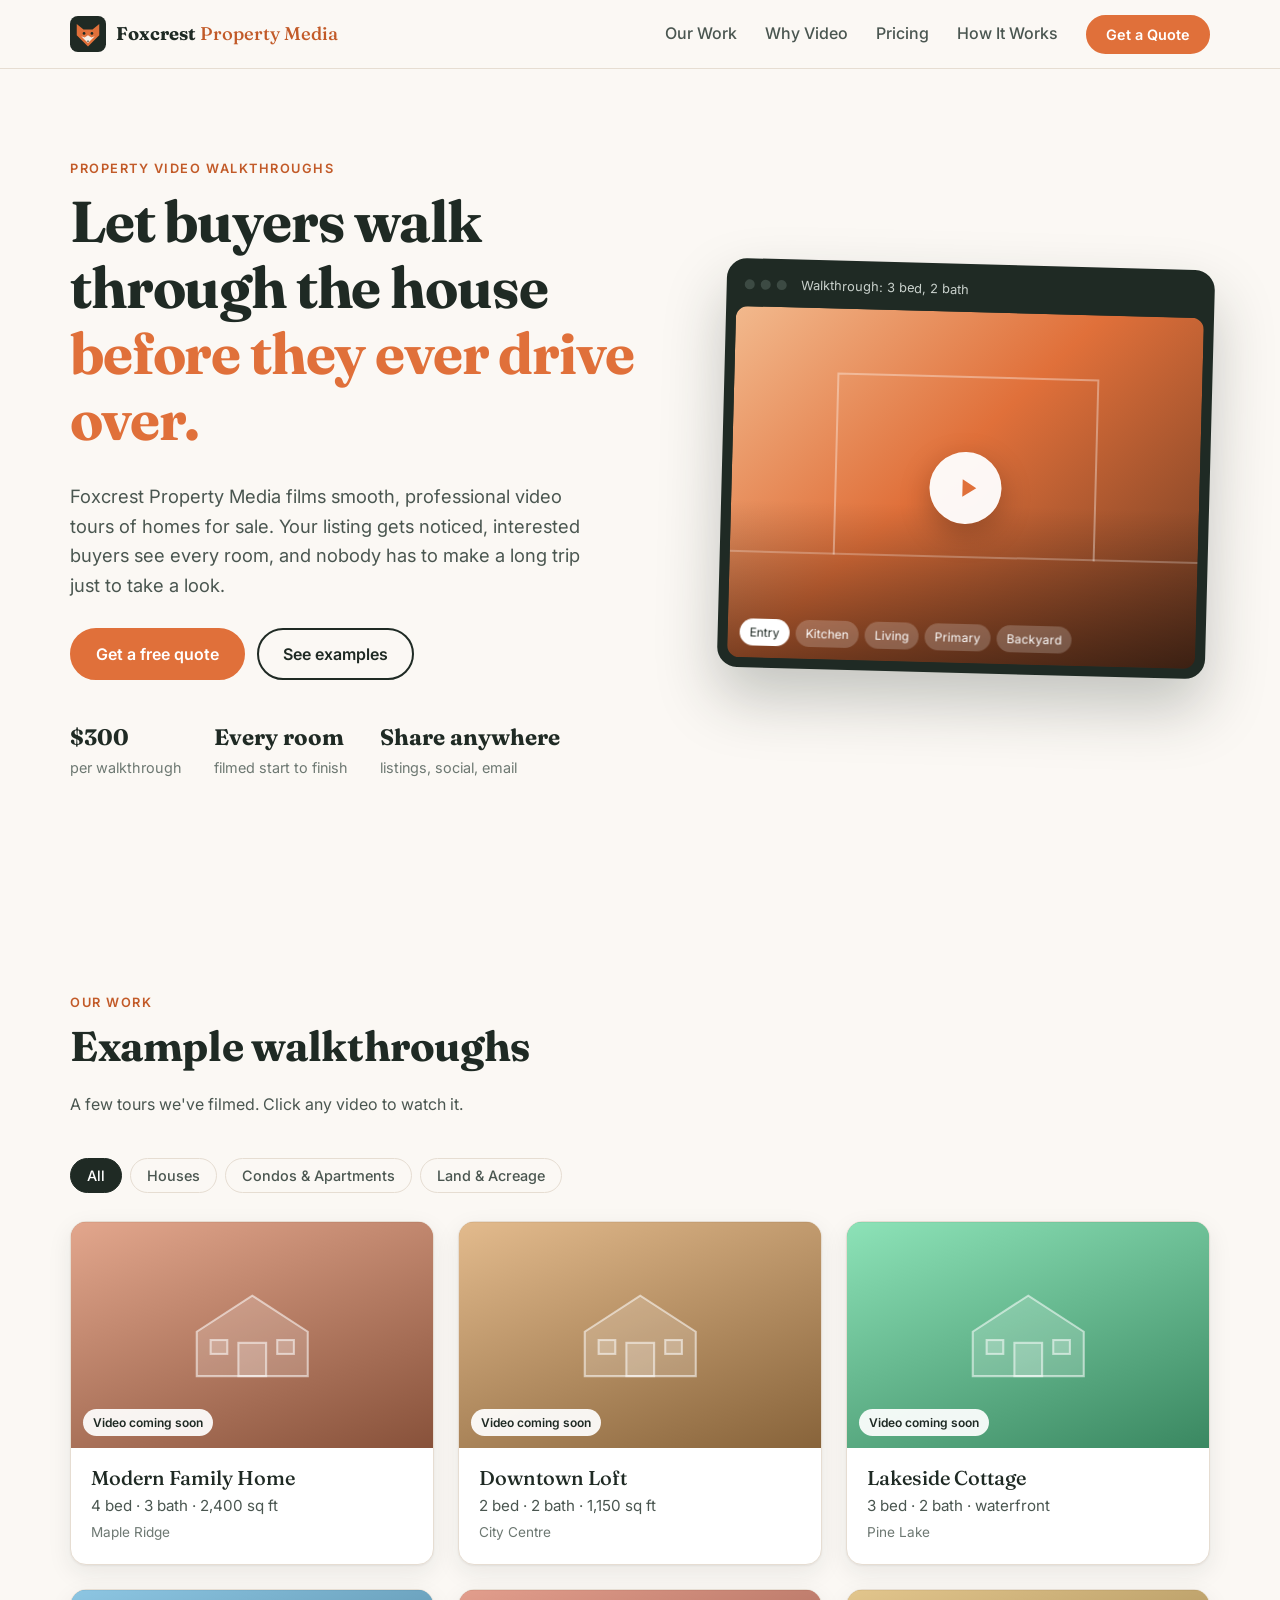
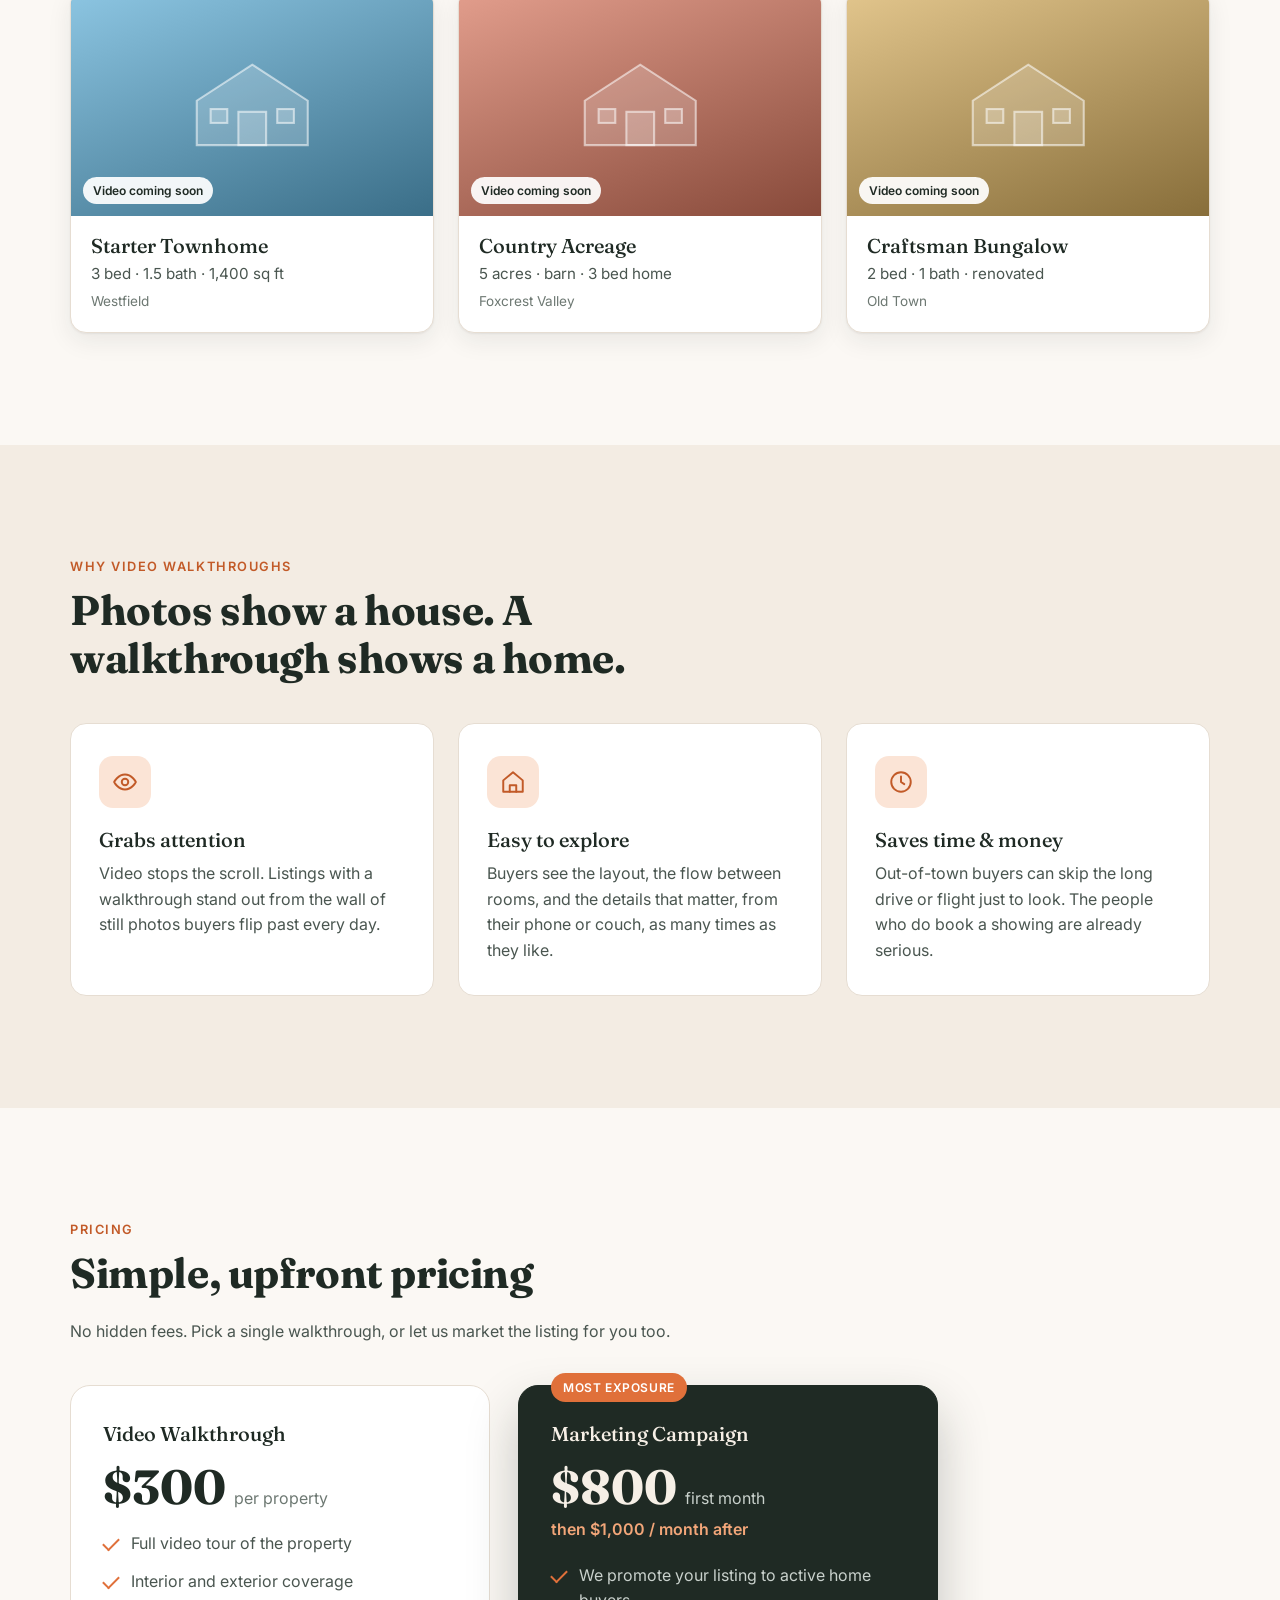
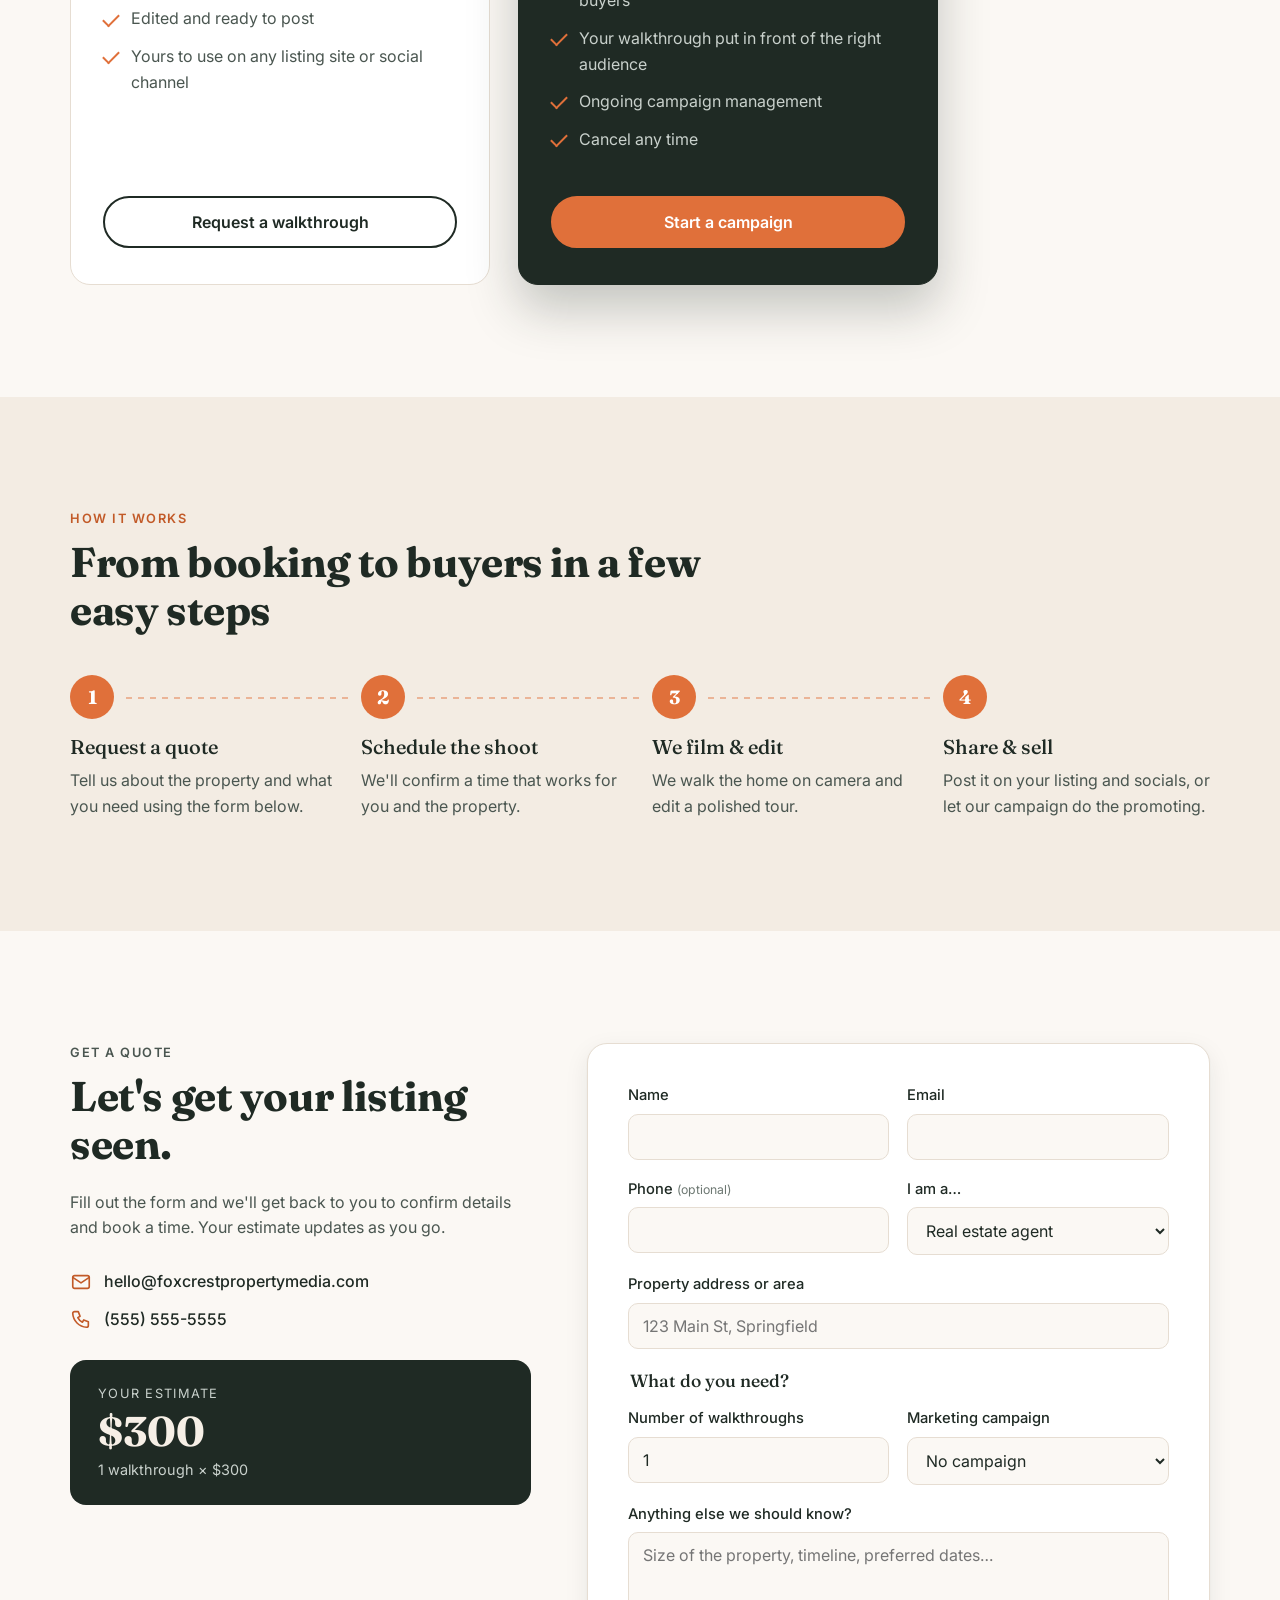
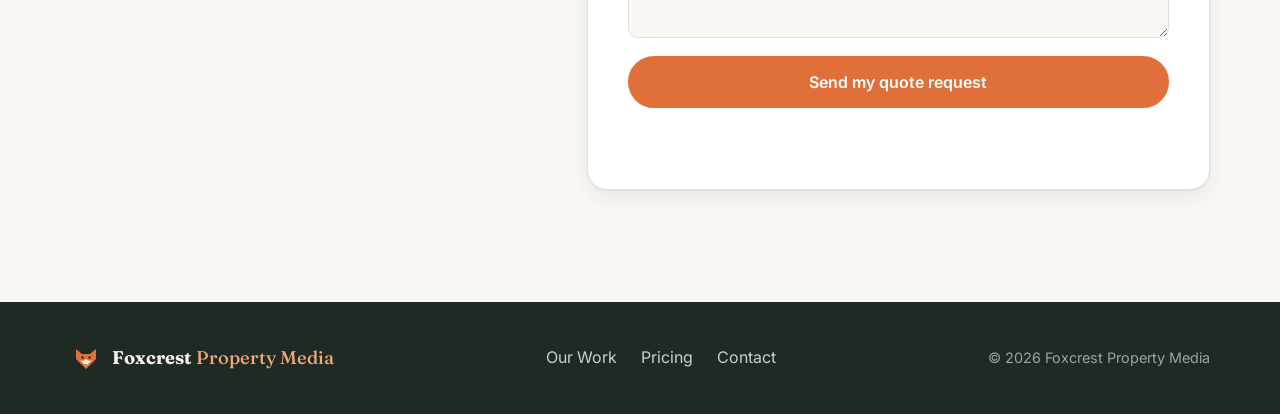
==== index.html @ 779612a1 "Add Foxcrest Property Media website Static site with hero, portfolio of walkthrough videos (YouTube/" ====
<!doctype html>
<html lang="en">
<head>
  <meta charset="utf-8" />
  <meta name="viewport" content="width=device-width, initial-scale=1" />
  <title>Foxcrest Property Media | Property Video Walkthroughs</title>
  <meta name="description" content="Foxcrest Property Media creates video walkthroughs of homes for sale, so buyers can tour a property from anywhere. $300 per walkthrough. Marketing campaigns available." />
  <link rel="icon" href="assets/favicon.svg" type="image/svg+xml" />
  <link rel="preconnect" href="https://fonts.googleapis.com" />
  <link rel="preconnect" href="https://fonts.gstatic.com" crossorigin />
  <link href="https://fonts.googleapis.com/css2?family=Fraunces:opsz,wght@9..144,500;9..144,700&family=Inter:wght@400;500;600&display=swap" rel="stylesheet" />
  <link rel="stylesheet" href="styles.css" />
</head>
<body>
  <header class="site-header">
    <div class="container nav">
      <a href="#top" class="brand" aria-label="Foxcrest Property Media home">
        <img src="assets/logo.svg" alt="" width="36" height="36" />
        <span>Foxcrest <em>Property Media</em></span>
      </a>
      <button class="nav-toggle" aria-expanded="false" aria-controls="nav-links" aria-label="Open menu">
        <span></span><span></span><span></span>
      </button>
      <nav id="nav-links" class="nav-links">
        <a href="#work">Our Work</a>
        <a href="#why">Why Video</a>
        <a href="#pricing">Pricing</a>
        <a href="#process">How It Works</a>
        <a href="#quote" class="btn btn-small">Get a Quote</a>
      </nav>
    </div>
  </header>

  <main id="top">
    <!-- HERO -->
    <section class="hero">
      <div class="container hero-grid">
        <div class="hero-copy">
          <p class="eyebrow">Property video walkthroughs</p>
          <h1>Let buyers walk through the house <span class="accent">before they ever drive over.</span></h1>
          <p class="lead">Foxcrest Property Media films smooth, professional video tours of homes for sale. Your listing gets noticed, interested buyers see every room, and nobody has to make a long trip just to take a look.</p>
          <div class="hero-actions">
            <a href="#quote" class="btn">Get a free quote</a>
            <a href="#work" class="btn btn-ghost">See examples</a>
          </div>
          <ul class="hero-stats">
            <li><strong>$300</strong><span>per walkthrough</span></li>
            <li><strong>Every room</strong><span>filmed start to finish</span></li>
            <li><strong>Share anywhere</strong><span>listings, social, email</span></li>
          </ul>
        </div>
        <div class="hero-visual" aria-hidden="true">
          <div class="frame">
            <div class="frame-bar"><i></i><i></i><i></i><span>Walkthrough: 3 bed, 2 bath</span></div>
            <div class="frame-screen">
              <div class="play"><svg viewBox="0 0 24 24"><path d="M8 5v14l11-7z"/></svg></div>
              <div class="frame-rooms">
                <span>Entry</span><span>Kitchen</span><span>Living</span><span>Primary</span><span>Backyard</span>
              </div>
            </div>
          </div>
        </div>
      </div>
    </section>

    <!-- WORK / PORTFOLIO -->
    <section id="work" class="section">
      <div class="container">
        <div class="section-head">
          <p class="eyebrow">Our work</p>
          <h2>Example walkthroughs</h2>
          <p>A few tours we've filmed. Click any video to watch it.</p>
        </div>
        <div class="filters" role="tablist" aria-label="Filter examples">
          <button class="filter is-active" data-filter="all">All</button>
          <button class="filter" data-filter="house">Houses</button>
          <button class="filter" data-filter="condo">Condos & Apartments</button>
          <button class="filter" data-filter="land">Land & Acreage</button>
        </div>
        <div id="portfolio" class="portfolio"></div>
      </div>
    </section>

    <!-- WHY VIDEO -->
    <section id="why" class="section section-alt">
      <div class="container">
        <div class="section-head">
          <p class="eyebrow">Why video walkthroughs</p>
          <h2>Photos show a house. A walkthrough shows a home.</h2>
        </div>
        <div class="cards-3">
          <article class="card">
            <div class="icon"><svg viewBox="0 0 24 24"><path d="M2 12s3.5-7 10-7 10 7 10 7-3.5 7-10 7S2 12 2 12z"/><circle cx="12" cy="12" r="3"/></svg></div>
            <h3>Grabs attention</h3>
            <p>Video stops the scroll. Listings with a walkthrough stand out from the wall of still photos buyers flip past every day.</p>
          </article>
          <article class="card">
            <div class="icon"><svg viewBox="0 0 24 24"><path d="M3 10.5 12 3l9 7.5V21H3z"/><path d="M9 21v-6h6v6"/></svg></div>
            <h3>Easy to explore</h3>
            <p>Buyers see the layout, the flow between rooms, and the details that matter, from their phone or couch, as many times as they like.</p>
          </article>
          <article class="card">
            <div class="icon"><svg viewBox="0 0 24 24"><circle cx="12" cy="12" r="9"/><path d="M12 7v5l3 2"/></svg></div>
            <h3>Saves time & money</h3>
            <p>Out-of-town buyers can skip the long drive or flight just to look. The people who do book a showing are already serious.</p>
          </article>
        </div>
      </div>
    </section>

    <!-- PRICING -->
    <section id="pricing" class="section">
      <div class="container">
        <div class="section-head">
          <p class="eyebrow">Pricing</p>
          <h2>Simple, upfront pricing</h2>
          <p>No hidden fees. Pick a single walkthrough, or let us market the listing for you too.</p>
        </div>
        <div class="pricing">
          <article class="plan">
            <h3>Video Walkthrough</h3>
            <p class="price"><span class="amt">$300</span><span class="per">per property</span></p>
            <ul>
              <li>Full video tour of the property</li>
              <li>Interior and exterior coverage</li>
              <li>Edited and ready to post</li>
              <li>Yours to use on any listing site or social channel</li>
            </ul>
            <a href="#quote" class="btn btn-ghost" data-plan="walkthrough">Request a walkthrough</a>
          </article>
          <article class="plan plan-featured">
            <p class="badge">Most exposure</p>
            <h3>Marketing Campaign</h3>
            <p class="price"><span class="amt">$800</span><span class="per">first month</span></p>
            <p class="price-sub">then $1,000 / month after</p>
            <ul>
              <li>We promote your listing to active home buyers</li>
              <li>Your walkthrough put in front of the right audience</li>
              <li>Ongoing campaign management</li>
              <li>Cancel any time</li>
            </ul>
            <a href="#quote" class="btn" data-plan="campaign">Start a campaign</a>
          </article>
        </div>
      </div>
    </section>

    <!-- PROCESS -->
    <section id="process" class="section section-alt">
      <div class="container">
        <div class="section-head">
          <p class="eyebrow">How it works</p>
          <h2>From booking to buyers in a few easy steps</h2>
        </div>
        <ol class="steps">
          <li><span>1</span><h3>Request a quote</h3><p>Tell us about the property and what you need using the form below.</p></li>
          <li><span>2</span><h3>Schedule the shoot</h3><p>We'll confirm a time that works for you and the property.</p></li>
          <li><span>3</span><h3>We film & edit</h3><p>We walk the home on camera and edit a polished tour.</p></li>
          <li><span>4</span><h3>Share & sell</h3><p>Post it on your listing and socials, or let our campaign do the promoting.</p></li>
        </ol>
      </div>
    </section>

    <!-- QUOTE / CONTACT -->
    <section id="quote" class="section">
      <div class="container quote-grid">
        <div class="quote-intro">
          <p class="eyebrow">Get a quote</p>
          <h2>Let's get your listing seen.</h2>
          <p>Fill out the form and we'll get back to you to confirm details and book a time. Your estimate updates as you go.</p>
          <div class="contact-list">
            <a id="contact-email" href="mailto:hello@foxcrestpropertymedia.com">
              <svg viewBox="0 0 24 24"><rect x="3" y="5" width="18" height="14" rx="2"/><path d="m3 7 9 6 9-6"/></svg>
              <span>hello@foxcrestpropertymedia.com</span>
            </a>
            <a id="contact-phone" href="tel:+15555555555">
              <svg viewBox="0 0 24 24"><path d="M5 4h4l2 5-2.5 1.5a11 11 0 0 0 5 5L15 13l5 2v4a2 2 0 0 1-2 2A16 16 0 0 1 3 6a2 2 0 0 1 2-2"/></svg>
              <span>(555) 555-5555</span>
            </a>
          </div>
          <div class="estimate" aria-live="polite">
            <p class="estimate-label">Your estimate</p>
            <p class="estimate-total" id="estimate-total">$300</p>
            <p class="estimate-break" id="estimate-break">1 walkthrough × $300</p>
          </div>
        </div>

        <form id="quote-form" class="quote-form" novalidate>
          <div class="row">
            <label>Name<input name="name" type="text" autocomplete="name" required /></label>
            <label>Email<input name="email" type="email" autocomplete="email" required /></label>
          </div>
          <div class="row">
            <label><span>Phone <small>(optional)</small></span><input name="phone" type="tel" autocomplete="tel" /></label>
            <label>I am a…
              <select name="role">
                <option>Real estate agent</option>
                <option>Home owner selling</option>
                <option>Property manager</option>
                <option>Other</option>
              </select>
            </label>
          </div>
          <label>Property address or area<input name="address" type="text" placeholder="123 Main St, Springfield" /></label>

          <fieldset>
            <legend>What do you need?</legend>
            <div class="row">
              <label>Number of walkthroughs
                <input name="walkthroughs" id="walkthroughs" type="number" min="0" max="50" value="1" />
              </label>
              <label>Marketing campaign
                <select name="campaign" id="campaign">
                  <option value="0">No campaign</option>
                  <option value="1">1 month</option>
                  <option value="2">2 months</option>
                  <option value="3">3 months</option>
                  <option value="6">6 months</option>
                </select>
              </label>
            </div>
          </fieldset>

          <label>Anything else we should know?<textarea name="message" rows="4" placeholder="Size of the property, timeline, preferred dates…"></textarea></label>

          <button type="submit" class="btn btn-block">Send my quote request</button>
          <p class="form-status" id="form-status" role="status"></p>
        </form>
      </div>
    </section>
  </main>

  <footer class="site-footer">
    <div class="container footer-grid">
      <a href="#top" class="brand">
        <img src="assets/logo.svg" alt="" width="32" height="32" />
        <span>Foxcrest <em>Property Media</em></span>
      </a>
      <nav>
        <a href="#work">Our Work</a>
        <a href="#pricing">Pricing</a>
        <a href="#quote">Contact</a>
      </nav>
      <p>&copy; <span id="year"></span> Foxcrest Property Media</p>
    </div>
  </footer>

  <!-- Video lightbox -->
  <dialog id="video-modal" class="video-modal">
    <button class="modal-close" aria-label="Close video">&times;</button>
    <div class="modal-body"></div>
  </dialog>

  <script src="config.js"></script>
  <script src="script.js"></script>
</body>
</html>
---- styles.css ----
:root {
  --ink: #1f2a24;
  --ink-soft: #4a5650;
  --muted: #6d7872;
  --bg: #fbf8f4;
  --bg-alt: #f3ece3;
  --card: #ffffff;
  --line: #e6ddd2;
  --fox: #e0703a;
  --fox-dark: #c25a28;
  --cream: #f6efe6;
  --forest: #1f2a24;
  --radius: 16px;
  --shadow: 0 1px 2px rgba(31, 42, 36, .06), 0 8px 24px rgba(31, 42, 36, .08);
  --serif: "Fraunces", Georgia, serif;
  --sans: "Inter", system-ui, -apple-system, "Segoe UI", sans-serif;
}

*, *::before, *::after { box-sizing: border-box; }
html { scroll-behavior: smooth; scroll-padding-top: 80px; }
body {
  margin: 0;
  font-family: var(--sans);
  color: var(--ink);
  background: var(--bg);
  line-height: 1.6;
  -webkit-font-smoothing: antialiased;
}
img, svg { display: block; max-width: 100%; }
a { color: inherit; }
h1, h2, h3 { font-family: var(--serif); line-height: 1.15; margin: 0 0 .5em; font-weight: 700; }
h1 { font-size: clamp(2.2rem, 5vw, 3.6rem); letter-spacing: -.02em; }
h2 { font-size: clamp(1.8rem, 3.5vw, 2.6rem); letter-spacing: -.01em; }
h3 { font-size: 1.25rem; font-weight: 500; }
p { margin: 0 0 1em; }

.container { width: min(1140px, 100% - 32px); margin-inline: auto; }
.section { padding: clamp(64px, 9vw, 112px) 0; }
.section-alt { background: var(--bg-alt); }
.section-head { max-width: 640px; margin-bottom: 40px; }
.section-head p:last-child { color: var(--ink-soft); }
.eyebrow {
  font-size: .8rem; font-weight: 600; letter-spacing: .12em; text-transform: uppercase;
  color: var(--fox-dark); margin-bottom: .75em;
}
.accent { color: var(--fox); }

/* Buttons */
.btn {
  display: inline-flex; align-items: center; justify-content: center; gap: 8px;
  padding: 14px 24px; border-radius: 999px; border: 2px solid var(--fox);
  background: var(--fox); color: #fff; font: 600 1rem var(--sans); text-decoration: none;
  cursor: pointer; transition: background .2s, border-color .2s, transform .2s;
}
.btn:hover { background: var(--fox-dark); border-color: var(--fox-dark); transform: translateY(-1px); }
.btn:focus-visible, .filter:focus-visible, .work:focus-visible { outline: 3px solid var(--ink); outline-offset: 3px; }
.btn-ghost { background: transparent; color: var(--ink); border-color: var(--ink); }
.btn-ghost:hover { background: var(--ink); border-color: var(--ink); color: #fff; }
.btn-small { padding: 9px 18px; font-size: .9rem; }
.btn-block { width: 100%; }
.btn:disabled { opacity: .6; cursor: wait; }

/* Header */
.site-header {
  position: sticky; top: 0; z-index: 50;
  background: rgba(251, 248, 244, .9); backdrop-filter: blur(10px);
  border-bottom: 1px solid var(--line);
}
.nav { display: flex; align-items: center; justify-content: space-between; height: 68px; }
.brand { display: flex; align-items: center; gap: 10px; text-decoration: none; font-family: var(--serif); font-weight: 700; font-size: 1.15rem; }
.brand em { font-style: normal; font-weight: 500; color: var(--fox-dark); }
.nav-links { display: flex; align-items: center; gap: 28px; }
.nav-links a:not(.btn) { text-decoration: none; font-weight: 500; color: var(--ink-soft); }
.nav-links a:not(.btn):hover { color: var(--fox-dark); }
.nav-toggle { display: none; background: none; border: 0; padding: 8px; cursor: pointer; }
.nav-toggle span { display: block; width: 22px; height: 2px; background: var(--ink); margin: 5px 0; border-radius: 2px; }

/* Hero */
.hero { padding: clamp(48px, 7vw, 96px) 0 clamp(64px, 8vw, 104px); overflow: hidden; }
.hero-grid { display: grid; grid-template-columns: 1.1fr .9fr; gap: 56px; align-items: center; }
.lead { font-size: 1.15rem; color: var(--ink-soft); max-width: 540px; }
.hero-actions { display: flex; flex-wrap: wrap; gap: 12px; margin: 28px 0 40px; }
.hero-stats { list-style: none; padding: 0; margin: 0; display: flex; flex-wrap: wrap; gap: 32px; }
.hero-stats li { display: flex; flex-direction: column; }
.hero-stats strong { font-family: var(--serif); font-size: 1.4rem; }
.hero-stats span { font-size: .9rem; color: var(--muted); }

.frame {
  background: var(--forest); border-radius: 20px; padding: 10px; box-shadow: 0 30px 60px rgba(31, 42, 36, .25);
  transform: rotate(1.5deg);
}
.frame-bar { display: flex; align-items: center; gap: 6px; padding: 6px 8px 12px; color: #c9d1cc; font-size: .8rem; }
.frame-bar i { width: 10px; height: 10px; border-radius: 50%; background: #3c4a43; }
.frame-bar span { margin-left: 8px; }
.frame-screen {
  position: relative; aspect-ratio: 4 / 3; border-radius: 12px; overflow: hidden;
  background:
    linear-gradient(180deg, transparent 55%, rgba(0,0,0,.45)),
    linear-gradient(135deg, #f2b98d 0%, #e0703a 45%, #6b3a22 100%);
}
.frame-screen::before {
  /* simple room perspective lines */
  content: ""; position: absolute; inset: 18% 22% 30%;
  border: 2px solid rgba(255,255,255,.35); border-bottom: 0;
}
.frame-screen::after {
  content: ""; position: absolute; left: 0; right: 0; bottom: 30%; height: 2px; background: rgba(255,255,255,.25);
}
.play {
  position: absolute; inset: 0; margin: auto; width: 72px; height: 72px; border-radius: 50%;
  background: rgba(255,255,255,.95); display: grid; place-items: center; z-index: 2;
  box-shadow: 0 10px 30px rgba(0,0,0,.25);
}
.play svg { width: 30px; fill: var(--fox); margin-left: 4px; }
.frame-rooms { position: absolute; left: 12px; right: 12px; bottom: 12px; display: flex; gap: 6px; flex-wrap: wrap; z-index: 2; }
.frame-rooms span { background: rgba(255,255,255,.2); color: #fff; font-size: .75rem; padding: 4px 10px; border-radius: 999px; backdrop-filter: blur(4px); }
.frame-rooms span:first-child { background: #fff; color: var(--ink); }

/* Portfolio */
.filters { display: flex; flex-wrap: wrap; gap: 8px; margin-bottom: 28px; }
.filter {
  font: 500 .9rem var(--sans); padding: 8px 16px; border-radius: 999px; cursor: pointer;
  background: transparent; border: 1px solid var(--line); color: var(--ink-soft);
}
.filter:hover { border-color: var(--ink); color: var(--ink); }
.filter.is-active { background: var(--ink); border-color: var(--ink); color: #fff; }
.portfolio { display: grid; grid-template-columns: repeat(3, 1fr); gap: 24px; }
.work {
  display: block; text-align: left; padding: 0; font: inherit; color: inherit;
  background: var(--card); border: 1px solid var(--line); border-radius: var(--radius);
  overflow: hidden; box-shadow: var(--shadow); transition: transform .25s, box-shadow .25s;
}
.work[hidden] { display: none; }
button.work { cursor: pointer; }
button.work:hover { transform: translateY(-4px); box-shadow: 0 2px 4px rgba(31,42,36,.06), 0 18px 40px rgba(31,42,36,.14); }
.work-thumb {
  position: relative; aspect-ratio: 16 / 10; background-size: cover; background-position: center;
  background-color: hsl(var(--h, 20) 45% 55%);
  background-image: linear-gradient(160deg, hsl(var(--h, 20) 60% 72%), hsl(var(--h, 20) 40% 38%));
}
.work-thumb.has-img .house-art { display: none; }
.house-art { position: absolute; inset: 0; margin: auto; width: 46%; fill: rgba(255,255,255,.18); stroke: rgba(255,255,255,.55); stroke-width: 1.5; }
.work .play { width: 56px; height: 56px; transition: transform .25s; }
.work .play svg { width: 22px; }
button.work:hover .play { transform: scale(1.08); }
.soon {
  position: absolute; left: 12px; bottom: 12px; font-size: .75rem; font-weight: 600;
  background: rgba(255,255,255,.92); color: var(--ink); padding: 4px 10px; border-radius: 999px;
}
.work-body { padding: 18px 20px 20px; }
.work-body h3 { margin-bottom: .25em; }
.work-body p { margin: 0; color: var(--ink-soft); font-size: .95rem; }
.work-body .loc { color: var(--muted); font-size: .85rem; margin-top: 4px; }

/* Why cards */
.cards-3 { display: grid; grid-template-columns: repeat(3, 1fr); gap: 24px; }
.card { background: var(--card); border-radius: var(--radius); padding: 32px 28px; border: 1px solid var(--line); }
.card p { color: var(--ink-soft); margin: 0; }
.icon { width: 52px; height: 52px; border-radius: 14px; background: #fbe4d6; display: grid; place-items: center; margin-bottom: 20px; }
.icon svg, .contact-list svg { width: 26px; fill: none; stroke: var(--fox-dark); stroke-width: 1.8; stroke-linecap: round; stroke-linejoin: round; }

/* Pricing */
.pricing { display: grid; grid-template-columns: repeat(2, minmax(0, 420px)); gap: 28px; }
.plan {
  position: relative; display: flex; flex-direction: column;
  background: var(--card); border: 1px solid var(--line); border-radius: 20px; padding: 36px 32px;
}
.plan ul { list-style: none; padding: 0; margin: 20px 0 32px; flex: 1; }
.plan li { position: relative; padding-left: 28px; margin-bottom: 12px; color: var(--ink-soft); }
.plan li::before {
  content: ""; position: absolute; left: 0; top: .45em; width: 16px; height: 9px;
  border-left: 2.5px solid var(--fox); border-bottom: 2.5px solid var(--fox); transform: rotate(-45deg);
}
.price { display: flex; align-items: baseline; gap: 8px; margin: 8px 0 0; }
.amt { font-family: var(--serif); font-size: 3rem; font-weight: 700; line-height: 1; }
.per { color: var(--muted); }
.price-sub { margin: 6px 0 0; font-weight: 600; color: var(--fox-dark); }
.plan-featured { background: var(--forest); color: var(--cream); border-color: var(--forest); box-shadow: 0 24px 50px rgba(31,42,36,.25); }
.plan-featured li, .plan-featured .per { color: #c9d1cc; }
.plan-featured .price-sub { color: #f2a679; }
.badge {
  position: absolute; top: -13px; left: 32px; margin: 0;
  background: var(--fox); color: #fff; font-size: .75rem; font-weight: 600; letter-spacing: .05em;
  padding: 5px 12px; border-radius: 999px; text-transform: uppercase;
}

/* Steps */
.steps { list-style: none; padding: 0; margin: 0; display: grid; grid-template-columns: repeat(4, 1fr); gap: 24px; counter-reset: s; }
.steps li { position: relative; }
.steps span {
  display: grid; place-items: center; width: 44px; height: 44px; border-radius: 50%;
  background: var(--fox); color: #fff; font-family: var(--serif); font-weight: 700; font-size: 1.2rem; margin-bottom: 16px;
}
.steps li:not(:last-child)::after {
  content: ""; position: absolute; top: 22px; left: 56px; right: -12px; height: 2px;
  background: repeating-linear-gradient(90deg, var(--fox) 0 6px, transparent 6px 12px); opacity: .45;
}
.steps p { color: var(--ink-soft); margin: 0; }

/* Quote */
.quote-grid { display: grid; grid-template-columns: .85fr 1.15fr; gap: 56px; align-items: start; }
.quote-intro > p { color: var(--ink-soft); }
.contact-list { display: flex; flex-direction: column; gap: 12px; margin: 28px 0; }
.contact-list a { display: inline-flex; align-items: center; gap: 12px; text-decoration: none; font-weight: 500; overflow-wrap: anywhere; }
.contact-list a:hover span { color: var(--fox-dark); text-decoration: underline; }
.contact-list svg { width: 22px; flex: none; }
.estimate { background: var(--forest); color: var(--cream); border-radius: var(--radius); padding: 24px 28px; }
.estimate-label { font-size: .8rem; letter-spacing: .1em; text-transform: uppercase; color: #c9d1cc; margin: 0; }
.estimate-total { font-family: var(--serif); font-size: 2.6rem; font-weight: 700; margin: 4px 0; line-height: 1.1; }
.estimate-break { color: #c9d1cc; font-size: .9rem; margin: 0; }

.quote-form {
  background: var(--card); border: 1px solid var(--line); border-radius: 20px; padding: clamp(24px, 4vw, 40px);
  box-shadow: var(--shadow); display: flex; flex-direction: column; gap: 18px;
}
.quote-form .row { display: grid; grid-template-columns: 1fr 1fr; gap: 18px; }
.quote-form label { display: flex; flex-direction: column; gap: 6px; font-weight: 500; font-size: .92rem; }
.quote-form small { color: var(--muted); font-weight: 400; }
.quote-form input, .quote-form select, .quote-form textarea {
  font: 400 1rem var(--sans); color: var(--ink); background: var(--bg);
  border: 1px solid var(--line); border-radius: 10px; padding: 12px 14px; width: 100%;
  transition: border-color .2s, box-shadow .2s;
}
.quote-form textarea { resize: vertical; }
.quote-form input:focus, .quote-form select:focus, .quote-form textarea:focus {
  outline: none; border-color: var(--fox); box-shadow: 0 0 0 3px rgba(224,112,58,.2);
}
fieldset { border: 0; padding: 0; margin: 0; }
legend { font-family: var(--serif); font-weight: 500; font-size: 1.1rem; margin-bottom: 12px; }
.form-status { margin: 0; font-size: .95rem; min-height: 1.5em; }
.form-status.is-ok { color: #2f7a4f; }
.form-status.is-error { color: #b3361b; }

/* Footer */
.site-footer { background: var(--forest); color: var(--cream); padding: 40px 0; }
.footer-grid { display: flex; flex-wrap: wrap; align-items: center; justify-content: space-between; gap: 20px; }
.site-footer .brand em { color: #f2a679; }
.site-footer nav { display: flex; gap: 24px; }
.site-footer nav a { text-decoration: none; color: #c9d1cc; }
.site-footer nav a:hover { color: #fff; }
.site-footer p { margin: 0; color: #9aa59f; font-size: .9rem; }

/* Video modal */
.video-modal {
  width: min(960px, 100% - 32px); padding: 0; border: 0; border-radius: 14px; background: #000; overflow: visible;
}
.video-modal::backdrop { background: rgba(15, 20, 17, .85); }
.modal-body { aspect-ratio: 16 / 9; }
.modal-body iframe, .modal-body video { width: 100%; height: 100%; border: 0; border-radius: 14px; display: block; }
.modal-close {
  position: absolute; top: -44px; right: 0; background: none; border: 0; color: #fff;
  font-size: 2.2rem; line-height: 1; cursor: pointer;
}

/* Responsive */
@media (max-width: 960px) {
  .hero-grid, .quote-grid { grid-template-columns: 1fr; gap: 48px; }
  .hero-visual { max-width: 520px; }
  .portfolio, .cards-3 { grid-template-columns: repeat(2, 1fr); }
  .steps { grid-template-columns: repeat(2, 1fr); row-gap: 36px; }
  .steps li::after { display: none; }
}
@media (max-width: 760px) {
  .nav-toggle { display: block; }
  .nav-links {
    position: absolute; top: 68px; left: 0; right: 0; flex-direction: column; align-items: stretch; gap: 0;
    background: var(--bg); border-bottom: 1px solid var(--line); padding: 8px 16px 20px; display: none;
  }
  .nav-links.is-open { display: flex; }
  .nav-links a:not(.btn) { padding: 12px 0; border-bottom: 1px solid var(--line); }
  .nav-links .btn { margin-top: 16px; }
  .pricing { grid-template-columns: 1fr; }
}
@media (max-width: 600px) {
  .portfolio, .cards-3, .steps { grid-template-columns: 1fr; }
  .quote-form .row { grid-template-columns: 1fr; }
  .hero-stats { gap: 20px; }
  .brand span { font-size: 1rem; }
  .footer-grid { flex-direction: column; align-items: flex-start; }
}
@media (prefers-reduced-motion: reduce) {
  html { scroll-behavior: auto; }
  * { transition: none !important; }
}
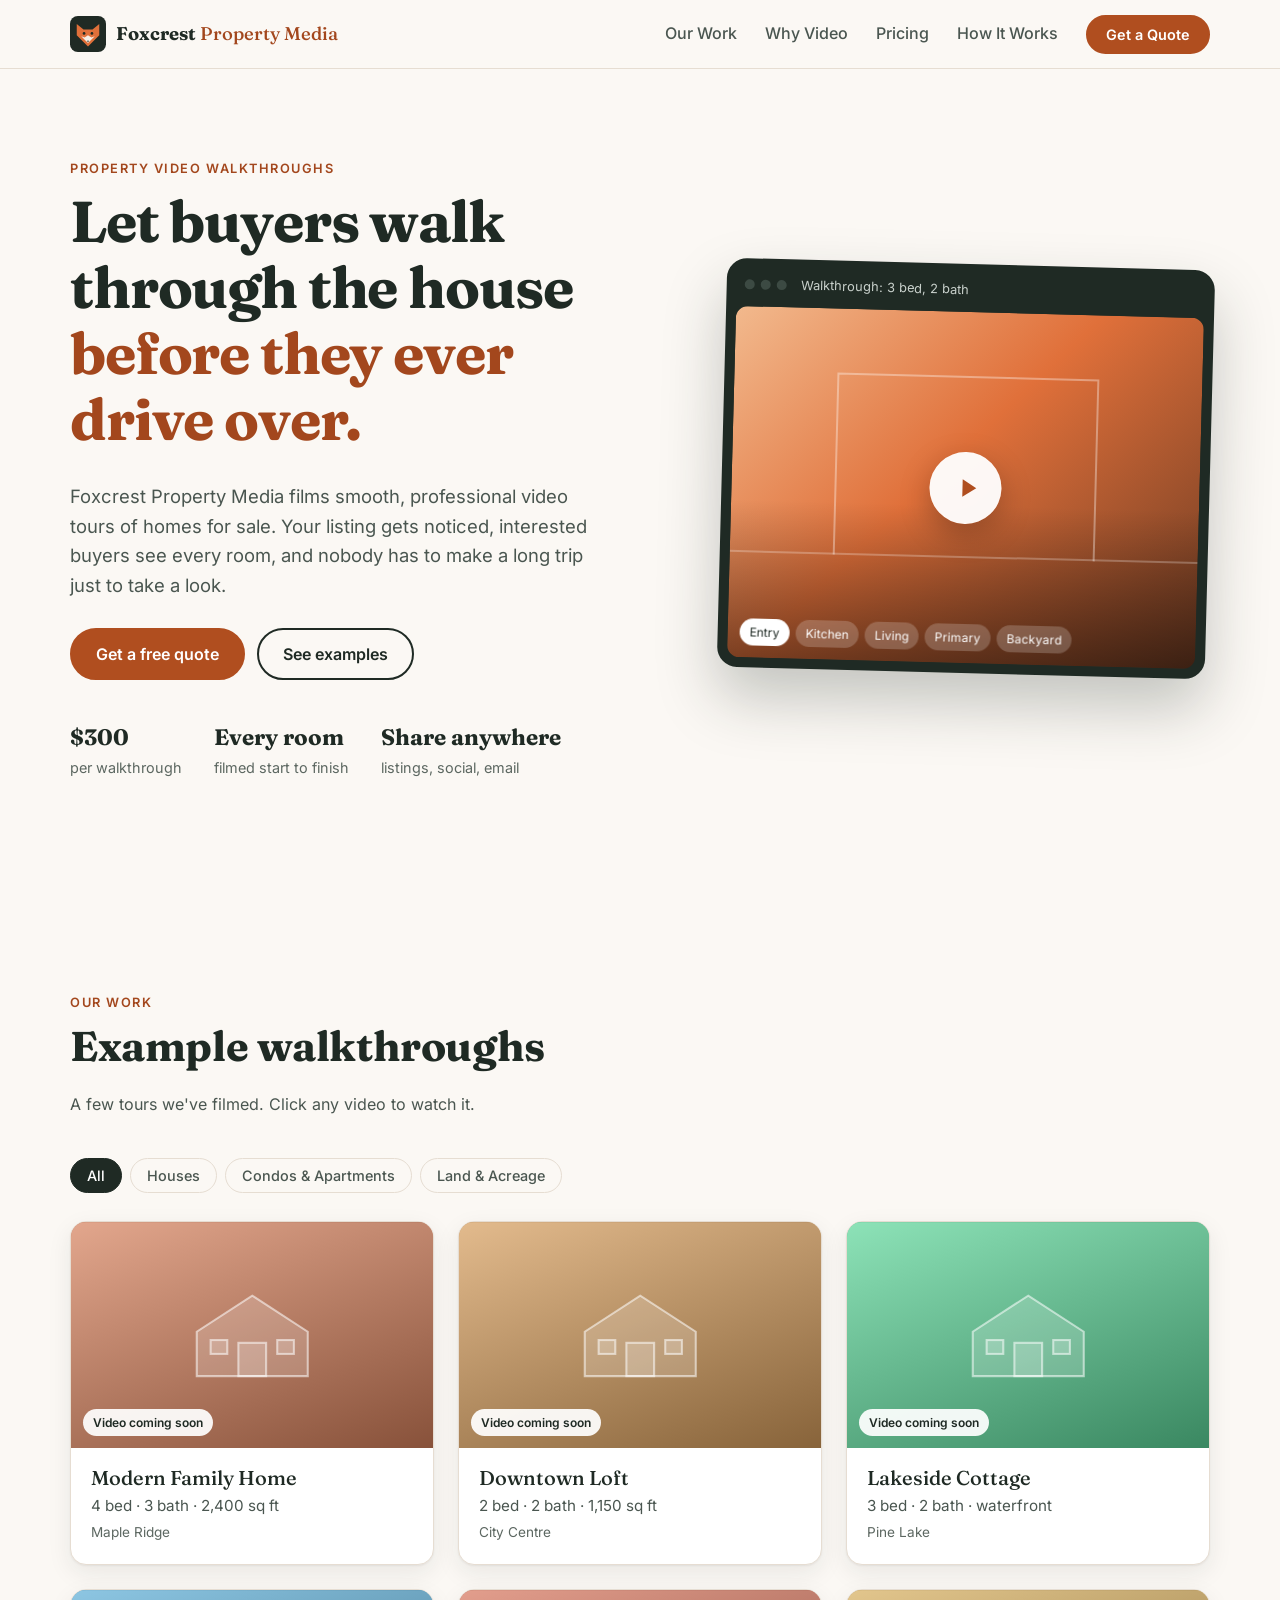
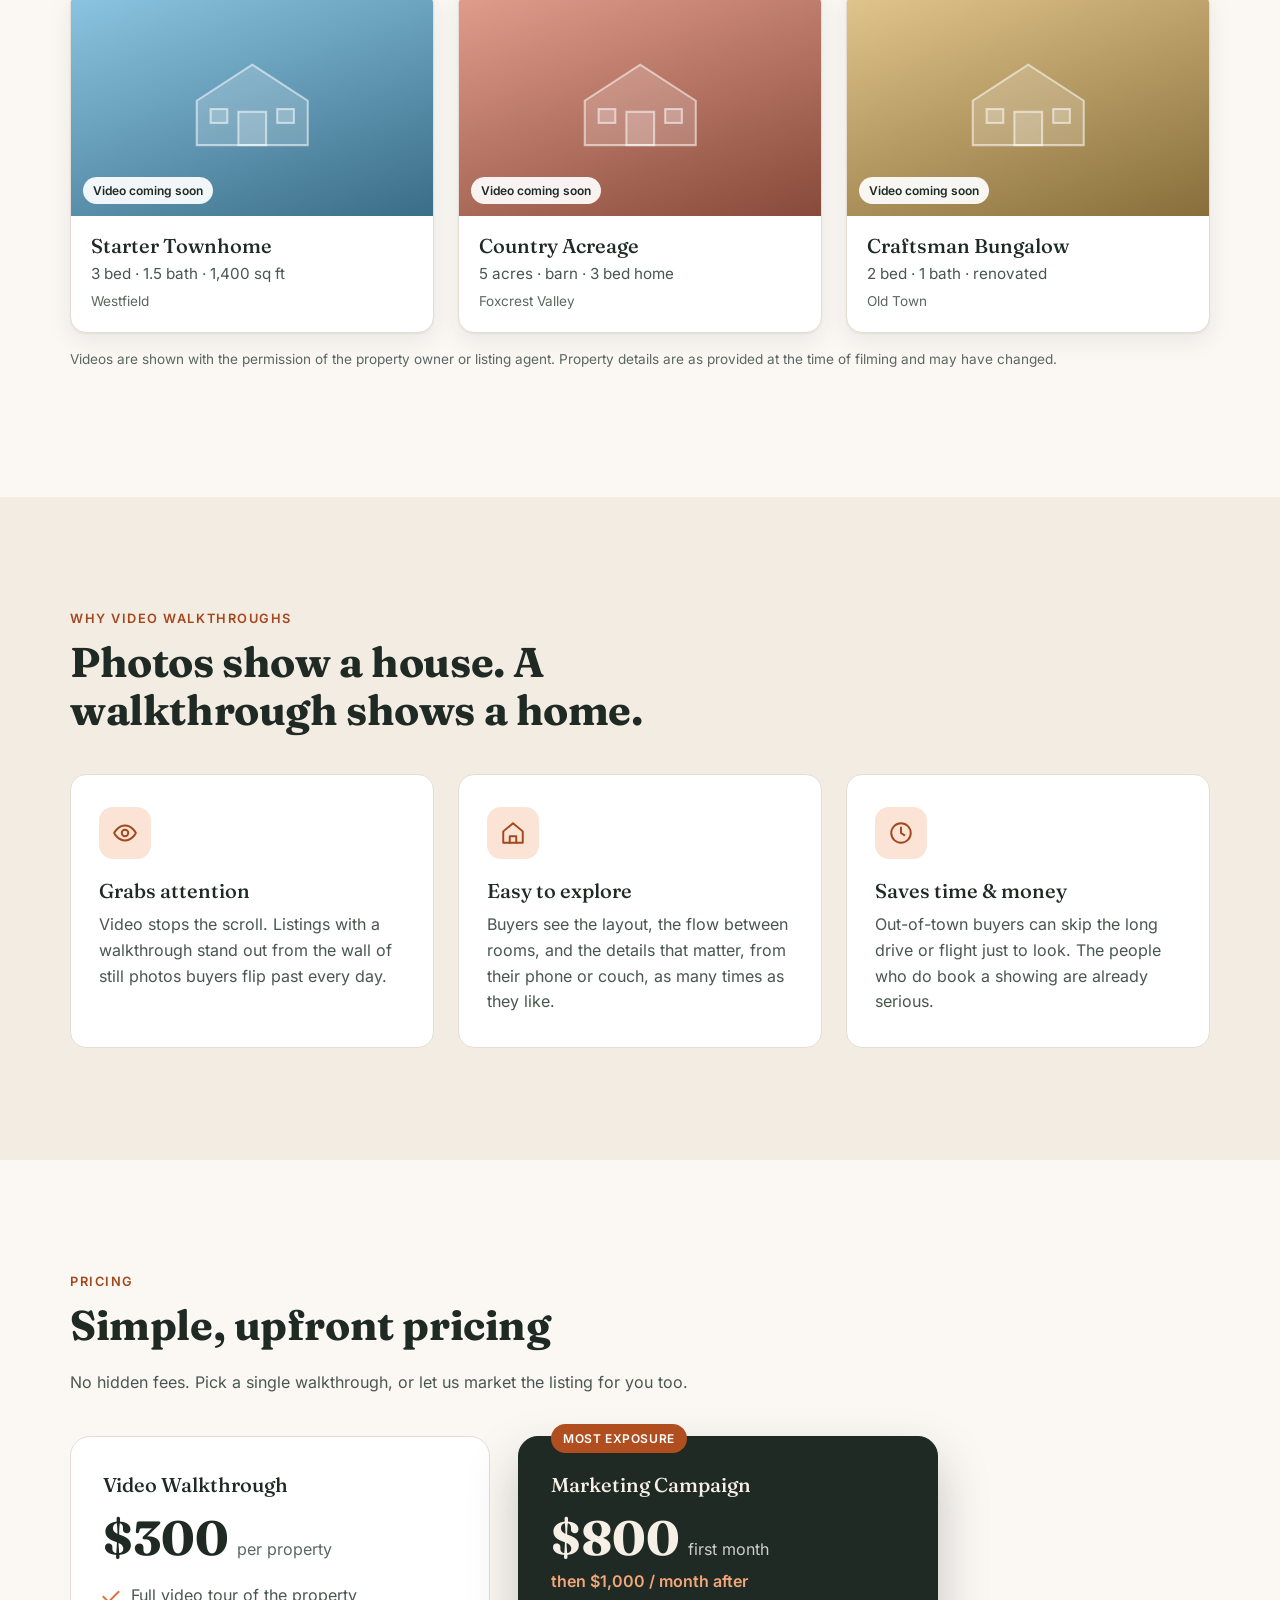
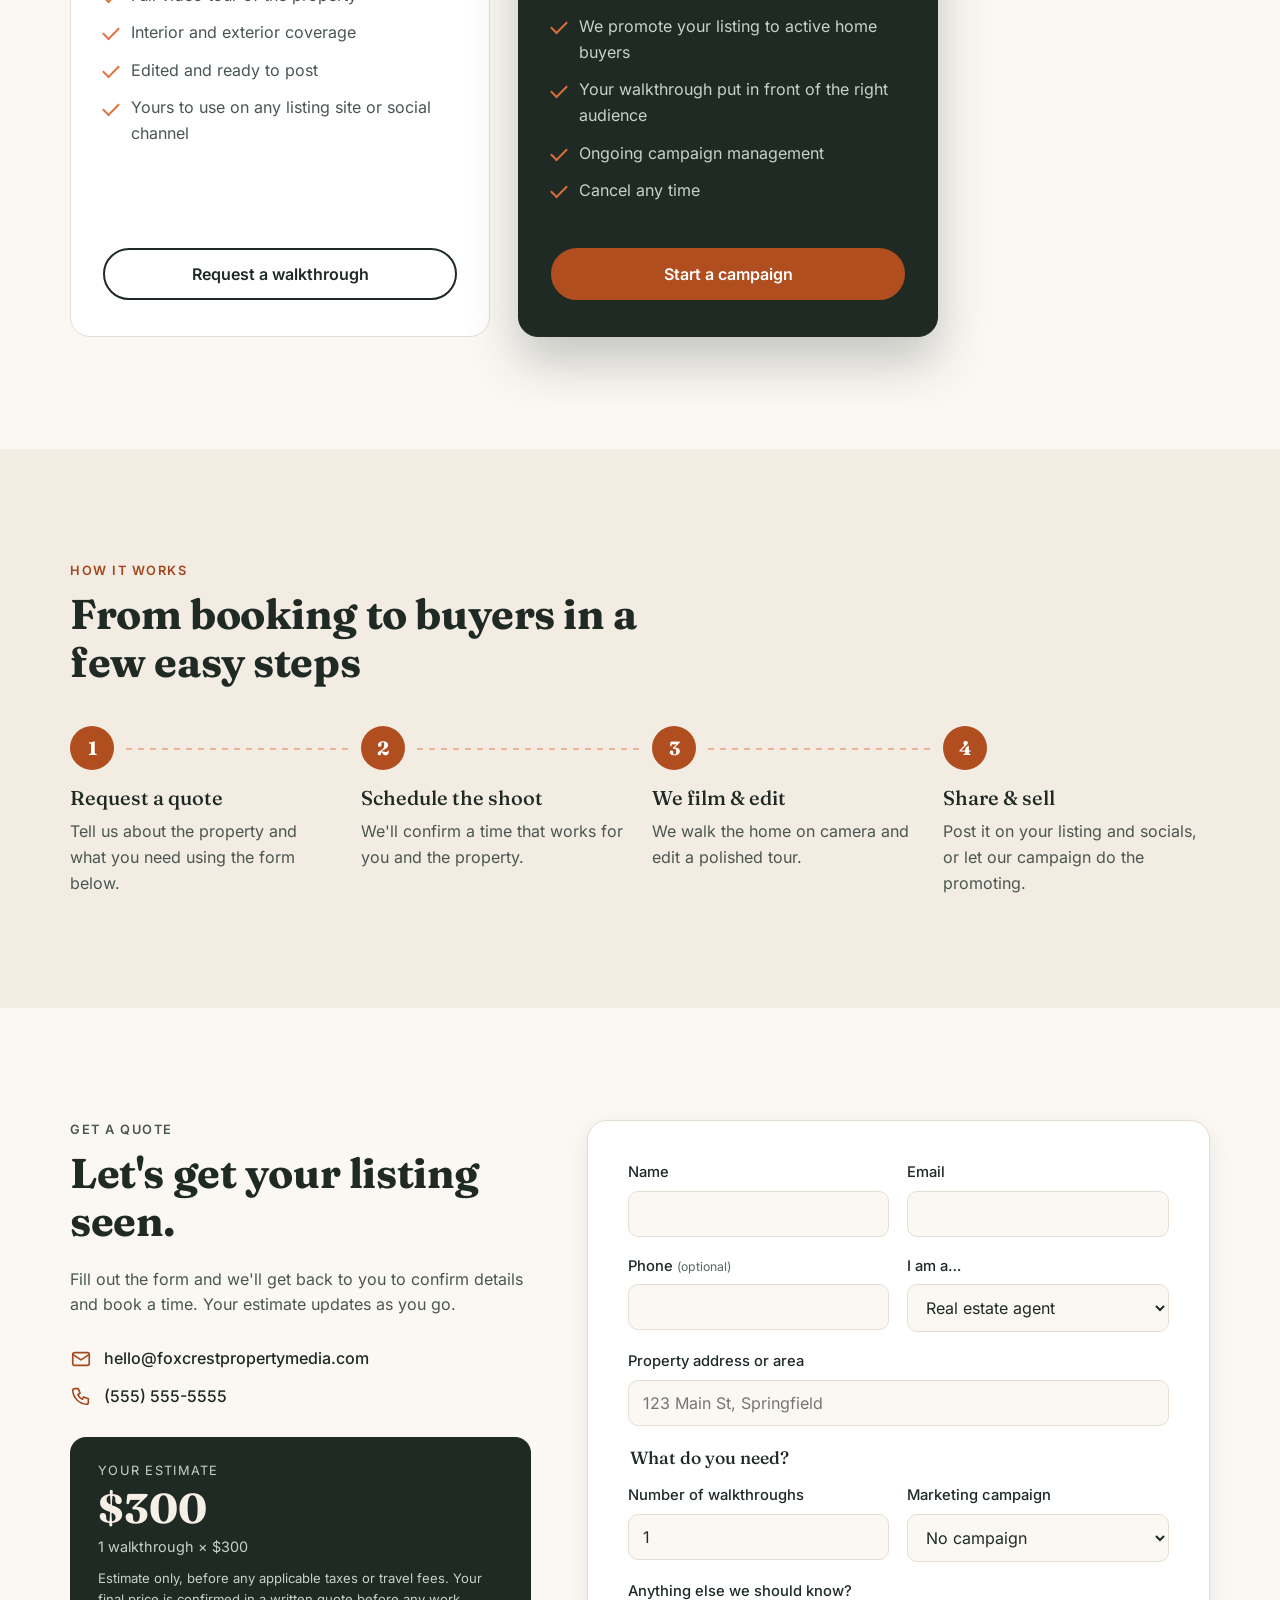
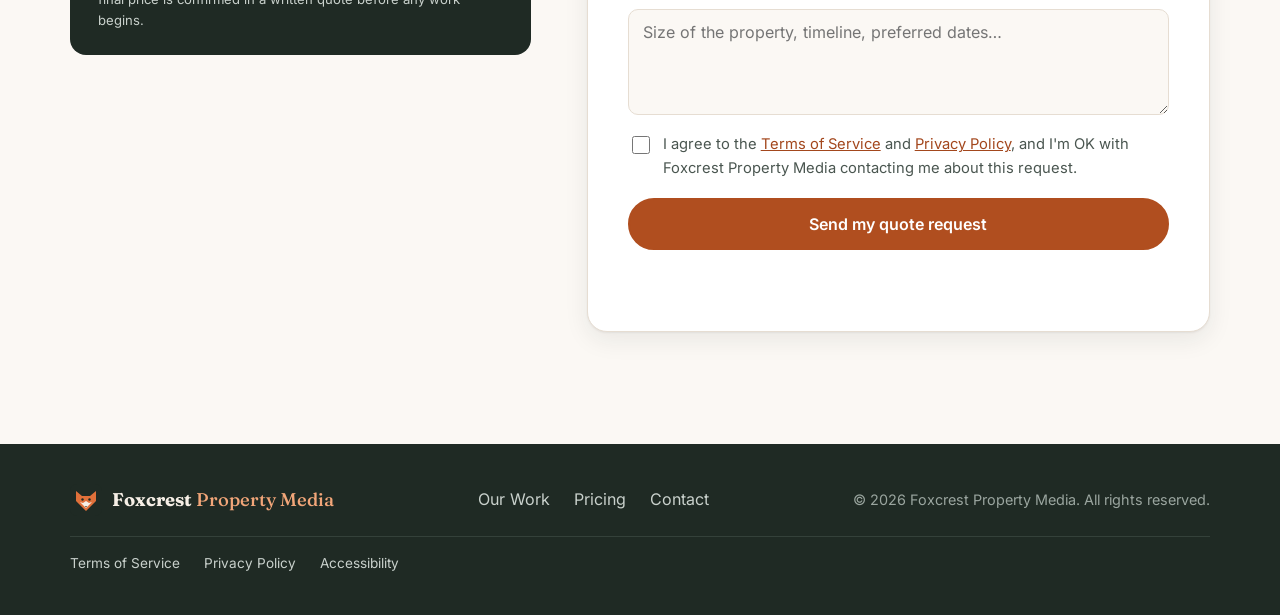
==== commit 2ed18e7d: "Add legal pages, consent checkbox and accessibility fixes - Terms of Service, Privacy Policy and Acc" ====
--- a/index.html
+++ b/index.html
@@ -6,15 +6,13 @@
   <title>Foxcrest Property Media | Property Video Walkthroughs</title>
   <meta name="description" content="Foxcrest Property Media creates video walkthroughs of homes for sale, so buyers can tour a property from anywhere. $300 per walkthrough. Marketing campaigns available." />
   <link rel="icon" href="assets/favicon.svg" type="image/svg+xml" />
-  <link rel="preconnect" href="https://fonts.googleapis.com" />
-  <link rel="preconnect" href="https://fonts.gstatic.com" crossorigin />
-  <link href="https://fonts.googleapis.com/css2?family=Fraunces:opsz,wght@9..144,500;9..144,700&family=Inter:wght@400;500;600&display=swap" rel="stylesheet" />
   <link rel="stylesheet" href="styles.css" />
 </head>
 <body>
+  <a class="skip" href="#main">Skip to content</a>
   <header class="site-header">
     <div class="container nav">
-      <a href="#top" class="brand" aria-label="Foxcrest Property Media home">
+      <a href="./" class="brand" aria-label="Foxcrest Property Media home">
         <img src="assets/logo.svg" alt="" width="36" height="36" />
         <span>Foxcrest <em>Property Media</em></span>
       </a>
@@ -31,7 +29,7 @@
     </div>
   </header>
 
-  <main id="top">
+  <main id="main">
     <!-- HERO -->
     <section class="hero">
       <div class="container hero-grid">
@@ -71,13 +69,14 @@
           <h2>Example walkthroughs</h2>
           <p>A few tours we've filmed. Click any video to watch it.</p>
         </div>
-        <div class="filters" role="tablist" aria-label="Filter examples">
-          <button class="filter is-active" data-filter="all">All</button>
-          <button class="filter" data-filter="house">Houses</button>
-          <button class="filter" data-filter="condo">Condos & Apartments</button>
-          <button class="filter" data-filter="land">Land & Acreage</button>
+        <div class="filters" role="group" aria-label="Filter examples">
+          <button class="filter is-active" data-filter="all" aria-pressed="true">All</button>
+          <button class="filter" data-filter="house" aria-pressed="false">Houses</button>
+          <button class="filter" data-filter="condo" aria-pressed="false">Condos & Apartments</button>
+          <button class="filter" data-filter="land" aria-pressed="false">Land & Acreage</button>
         </div>
         <div id="portfolio" class="portfolio"></div>
+        <p class="work-note">Videos are shown with the permission of the property owner or listing agent. Property details are as provided at the time of filming and may have changed.</p>
       </div>
     </section>
 
@@ -182,6 +181,7 @@
             <p class="estimate-label">Your estimate</p>
             <p class="estimate-total" id="estimate-total">$300</p>
             <p class="estimate-break" id="estimate-break">1 walkthrough × $300</p>
+            <p class="fine">Estimate only, before any applicable taxes or travel fees. Your final price is confirmed in a written quote before any work begins.</p>
           </div>
         </div>
 
@@ -223,6 +223,8 @@
 
           <label>Anything else we should know?<textarea name="message" rows="4" placeholder="Size of the property, timeline, preferred dates…"></textarea></label>
 
+          <label class="consent"><input type="checkbox" name="consent" required /><span>I agree to the <a href="terms.html" target="_blank">Terms of Service</a> and <a href="privacy.html" target="_blank">Privacy Policy</a>, and I'm OK with Foxcrest Property Media contacting me about this request.</span></label>
+
           <button type="submit" class="btn btn-block">Send my quote request</button>
           <p class="form-status" id="form-status" role="status"></p>
         </form>
@@ -232,7 +234,7 @@
 
   <footer class="site-footer">
     <div class="container footer-grid">
-      <a href="#top" class="brand">
+      <a href="./" class="brand">
         <img src="assets/logo.svg" alt="" width="32" height="32" />
         <span>Foxcrest <em>Property Media</em></span>
       </a>
@@ -241,7 +243,12 @@
         <a href="#pricing">Pricing</a>
         <a href="#quote">Contact</a>
       </nav>
-      <p>&copy; <span id="year"></span> Foxcrest Property Media</p>
+      <p>&copy; <span id="year"></span> <span data-cfg="legalName">Foxcrest Property Media</span>. All rights reserved.</p>
+      <nav class="footer-legal" aria-label="Legal">
+        <a href="terms.html">Terms of Service</a>
+        <a href="privacy.html">Privacy Policy</a>
+        <a href="accessibility.html">Accessibility</a>
+      </nav>
     </div>
   </footer>
 
--- a/styles.css
+++ b/styles.css
@@ -1,13 +1,20 @@
+@font-face { font-family: "Inter"; font-weight: 400; font-display: swap; src: url("assets/fonts/inter-latin-400-normal.woff2") format("woff2"); }
+@font-face { font-family: "Inter"; font-weight: 500; font-display: swap; src: url("assets/fonts/inter-latin-500-normal.woff2") format("woff2"); }
+@font-face { font-family: "Inter"; font-weight: 600; font-display: swap; src: url("assets/fonts/inter-latin-600-normal.woff2") format("woff2"); }
+@font-face { font-family: "Fraunces"; font-weight: 100 900; font-display: swap; src: url("assets/fonts/fraunces-latin-wght-normal.woff2") format("woff2"); }
+
 :root {
   --ink: #1f2a24;
   --ink-soft: #4a5650;
-  --muted: #6d7872;
+  --muted: #5c6761;
   --bg: #fbf8f4;
   --bg-alt: #f3ece3;
   --card: #ffffff;
   --line: #e6ddd2;
-  --fox: #e0703a;
-  --fox-dark: #c25a28;
+  --fox: #b04e1f;        /* buttons: white text passes WCAG AA */
+  --fox-dark: #8f3d16;   /* button hover */
+  --fox-text: #a3471d;   /* orange text on light backgrounds */
+  --fox-bright: #e0703a; /* decorative only */
   --cream: #f6efe6;
   --forest: #1f2a24;
   --radius: 16px;
@@ -41,9 +48,9 @@
 .section-head p:last-child { color: var(--ink-soft); }
 .eyebrow {
   font-size: .8rem; font-weight: 600; letter-spacing: .12em; text-transform: uppercase;
-  color: var(--fox-dark); margin-bottom: .75em;
-}
-.accent { color: var(--fox); }
+  color: var(--fox-text); margin-bottom: .75em;
+}
+.accent { color: var(--fox-text); }
 
 /* Buttons */
 .btn {
@@ -68,10 +75,10 @@
 }
 .nav { display: flex; align-items: center; justify-content: space-between; height: 68px; }
 .brand { display: flex; align-items: center; gap: 10px; text-decoration: none; font-family: var(--serif); font-weight: 700; font-size: 1.15rem; }
-.brand em { font-style: normal; font-weight: 500; color: var(--fox-dark); }
+.brand em { font-style: normal; font-weight: 500; color: var(--fox-text); }
 .nav-links { display: flex; align-items: center; gap: 28px; }
 .nav-links a:not(.btn) { text-decoration: none; font-weight: 500; color: var(--ink-soft); }
-.nav-links a:not(.btn):hover { color: var(--fox-dark); }
+.nav-links a:not(.btn):hover { color: var(--fox-text); }
 .nav-toggle { display: none; background: none; border: 0; padding: 8px; cursor: pointer; }
 .nav-toggle span { display: block; width: 22px; height: 2px; background: var(--ink); margin: 5px 0; border-radius: 2px; }
 
@@ -96,7 +103,7 @@
   position: relative; aspect-ratio: 4 / 3; border-radius: 12px; overflow: hidden;
   background:
     linear-gradient(180deg, transparent 55%, rgba(0,0,0,.45)),
-    linear-gradient(135deg, #f2b98d 0%, #e0703a 45%, #6b3a22 100%);
+    linear-gradient(135deg, #f2b98d 0%, var(--fox-bright) 45%, #6b3a22 100%);
 }
 .frame-screen::before {
   /* simple room perspective lines */
@@ -157,7 +164,7 @@
 .card { background: var(--card); border-radius: var(--radius); padding: 32px 28px; border: 1px solid var(--line); }
 .card p { color: var(--ink-soft); margin: 0; }
 .icon { width: 52px; height: 52px; border-radius: 14px; background: #fbe4d6; display: grid; place-items: center; margin-bottom: 20px; }
-.icon svg, .contact-list svg { width: 26px; fill: none; stroke: var(--fox-dark); stroke-width: 1.8; stroke-linecap: round; stroke-linejoin: round; }
+.icon svg, .contact-list svg { width: 26px; fill: none; stroke: var(--fox-text); stroke-width: 1.8; stroke-linecap: round; stroke-linejoin: round; }
 
 /* Pricing */
 .pricing { display: grid; grid-template-columns: repeat(2, minmax(0, 420px)); gap: 28px; }
@@ -169,12 +176,12 @@
 .plan li { position: relative; padding-left: 28px; margin-bottom: 12px; color: var(--ink-soft); }
 .plan li::before {
   content: ""; position: absolute; left: 0; top: .45em; width: 16px; height: 9px;
-  border-left: 2.5px solid var(--fox); border-bottom: 2.5px solid var(--fox); transform: rotate(-45deg);
+  border-left: 2.5px solid var(--fox-bright); border-bottom: 2.5px solid var(--fox-bright); transform: rotate(-45deg);
 }
 .price { display: flex; align-items: baseline; gap: 8px; margin: 8px 0 0; }
 .amt { font-family: var(--serif); font-size: 3rem; font-weight: 700; line-height: 1; }
 .per { color: var(--muted); }
-.price-sub { margin: 6px 0 0; font-weight: 600; color: var(--fox-dark); }
+.price-sub { margin: 6px 0 0; font-weight: 600; color: var(--fox-text); }
 .plan-featured { background: var(--forest); color: var(--cream); border-color: var(--forest); box-shadow: 0 24px 50px rgba(31,42,36,.25); }
 .plan-featured li, .plan-featured .per { color: #c9d1cc; }
 .plan-featured .price-sub { color: #f2a679; }
@@ -193,7 +200,7 @@
 }
 .steps li:not(:last-child)::after {
   content: ""; position: absolute; top: 22px; left: 56px; right: -12px; height: 2px;
-  background: repeating-linear-gradient(90deg, var(--fox) 0 6px, transparent 6px 12px); opacity: .45;
+  background: repeating-linear-gradient(90deg, var(--fox-bright) 0 6px, transparent 6px 12px); opacity: .45;
 }
 .steps p { color: var(--ink-soft); margin: 0; }
 
@@ -202,7 +209,7 @@
 .quote-intro > p { color: var(--ink-soft); }
 .contact-list { display: flex; flex-direction: column; gap: 12px; margin: 28px 0; }
 .contact-list a { display: inline-flex; align-items: center; gap: 12px; text-decoration: none; font-weight: 500; overflow-wrap: anywhere; }
-.contact-list a:hover span { color: var(--fox-dark); text-decoration: underline; }
+.contact-list a:hover span { color: var(--fox-text); text-decoration: underline; }
 .contact-list svg { width: 22px; flex: none; }
 .estimate { background: var(--forest); color: var(--cream); border-radius: var(--radius); padding: 24px 28px; }
 .estimate-label { font-size: .8rem; letter-spacing: .1em; text-transform: uppercase; color: #c9d1cc; margin: 0; }
@@ -223,7 +230,7 @@
 }
 .quote-form textarea { resize: vertical; }
 .quote-form input:focus, .quote-form select:focus, .quote-form textarea:focus {
-  outline: none; border-color: var(--fox); box-shadow: 0 0 0 3px rgba(224,112,58,.2);
+  outline: none; border-color: var(--fox); box-shadow: 0 0 0 3px rgba(176,78,31,.25);
 }
 fieldset { border: 0; padding: 0; margin: 0; }
 legend { font-family: var(--serif); font-weight: 500; font-size: 1.1rem; margin-bottom: 12px; }
@@ -251,6 +258,30 @@
   position: absolute; top: -44px; right: 0; background: none; border: 0; color: #fff;
   font-size: 2.2rem; line-height: 1; cursor: pointer;
 }
+
+/* Form extras */
+.consent { flex-direction: row !important; align-items: flex-start; gap: 10px !important; font-weight: 400 !important; color: var(--ink-soft); }
+.consent input { width: 18px !important; height: 18px; margin-top: 3px; flex: none; accent-color: var(--fox); padding: 0; }
+.consent a, .fine a { color: var(--fox-text); }
+.fine { font-size: .82rem; color: #c9d1cc; margin: 10px 0 0; }
+.work-note { font-size: .85rem; color: var(--muted); margin-top: 16px; }
+.footer-legal { width: 100%; display: flex; flex-wrap: wrap; gap: 8px 20px; border-top: 1px solid #34413a; padding-top: 16px; font-size: .85rem; }
+.footer-legal a { color: #c9d1cc; text-decoration: none; }
+.footer-legal a:hover { color: #fff; text-decoration: underline; }
+.skip { position: absolute; left: -9999px; top: 8px; z-index: 100; background: var(--ink); color: #fff; padding: 8px 14px; border-radius: 8px; }
+.skip:focus { left: 8px; }
+
+/* Legal pages */
+.legal { padding: clamp(40px, 6vw, 72px) 0 80px; }
+.legal .container { max-width: 760px; }
+.legal h1 { font-size: clamp(2rem, 4vw, 2.8rem); }
+.legal h2 { font-size: 1.35rem; margin-top: 2em; }
+.legal p, .legal li { color: var(--ink-soft); }
+.legal li { margin-bottom: .4em; }
+.legal a { color: var(--fox-text); }
+.legal .updated { color: var(--muted); font-size: .9rem; }
+.legal .callout { background: var(--bg-alt); border-left: 4px solid var(--fox); padding: 14px 18px; border-radius: 8px; margin: 1.5em 0; }
+.legal .callout p { margin: 0; color: var(--ink); }
 
 /* Responsive */
 @media (max-width: 960px) {
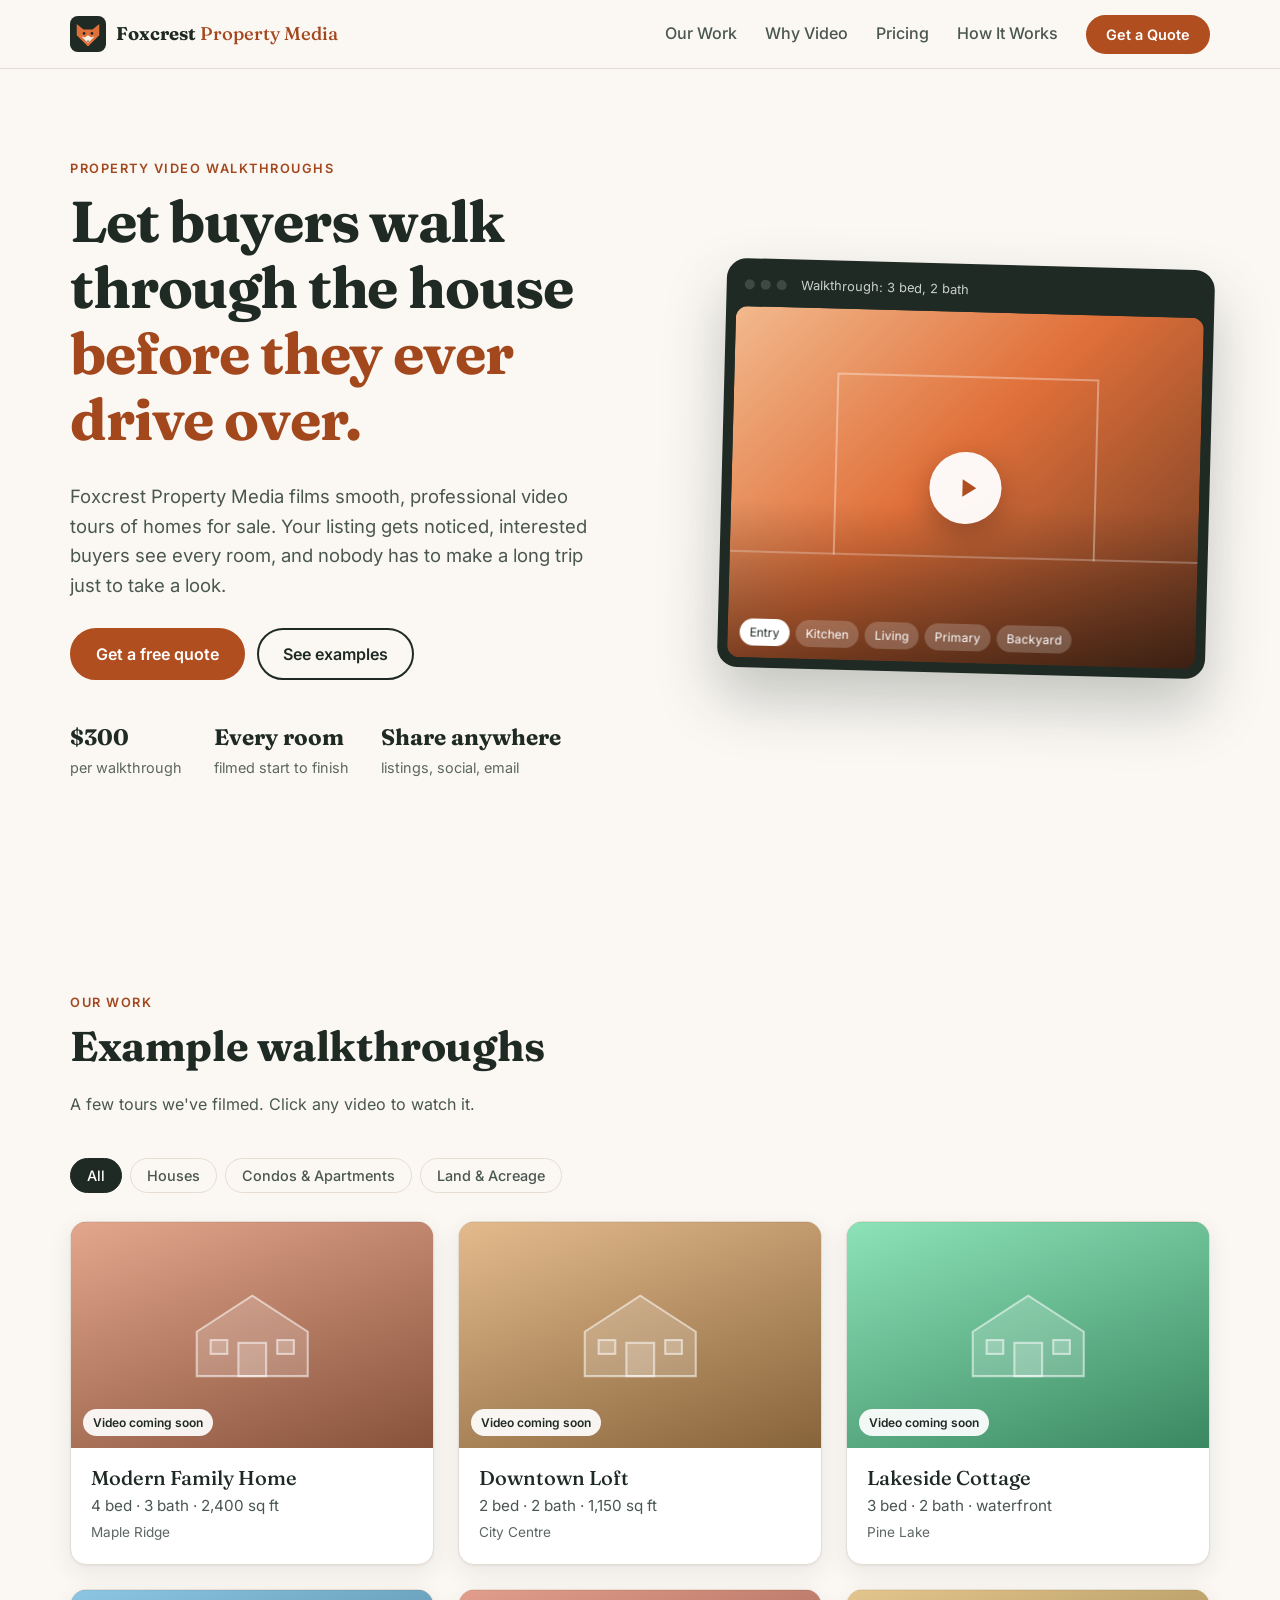
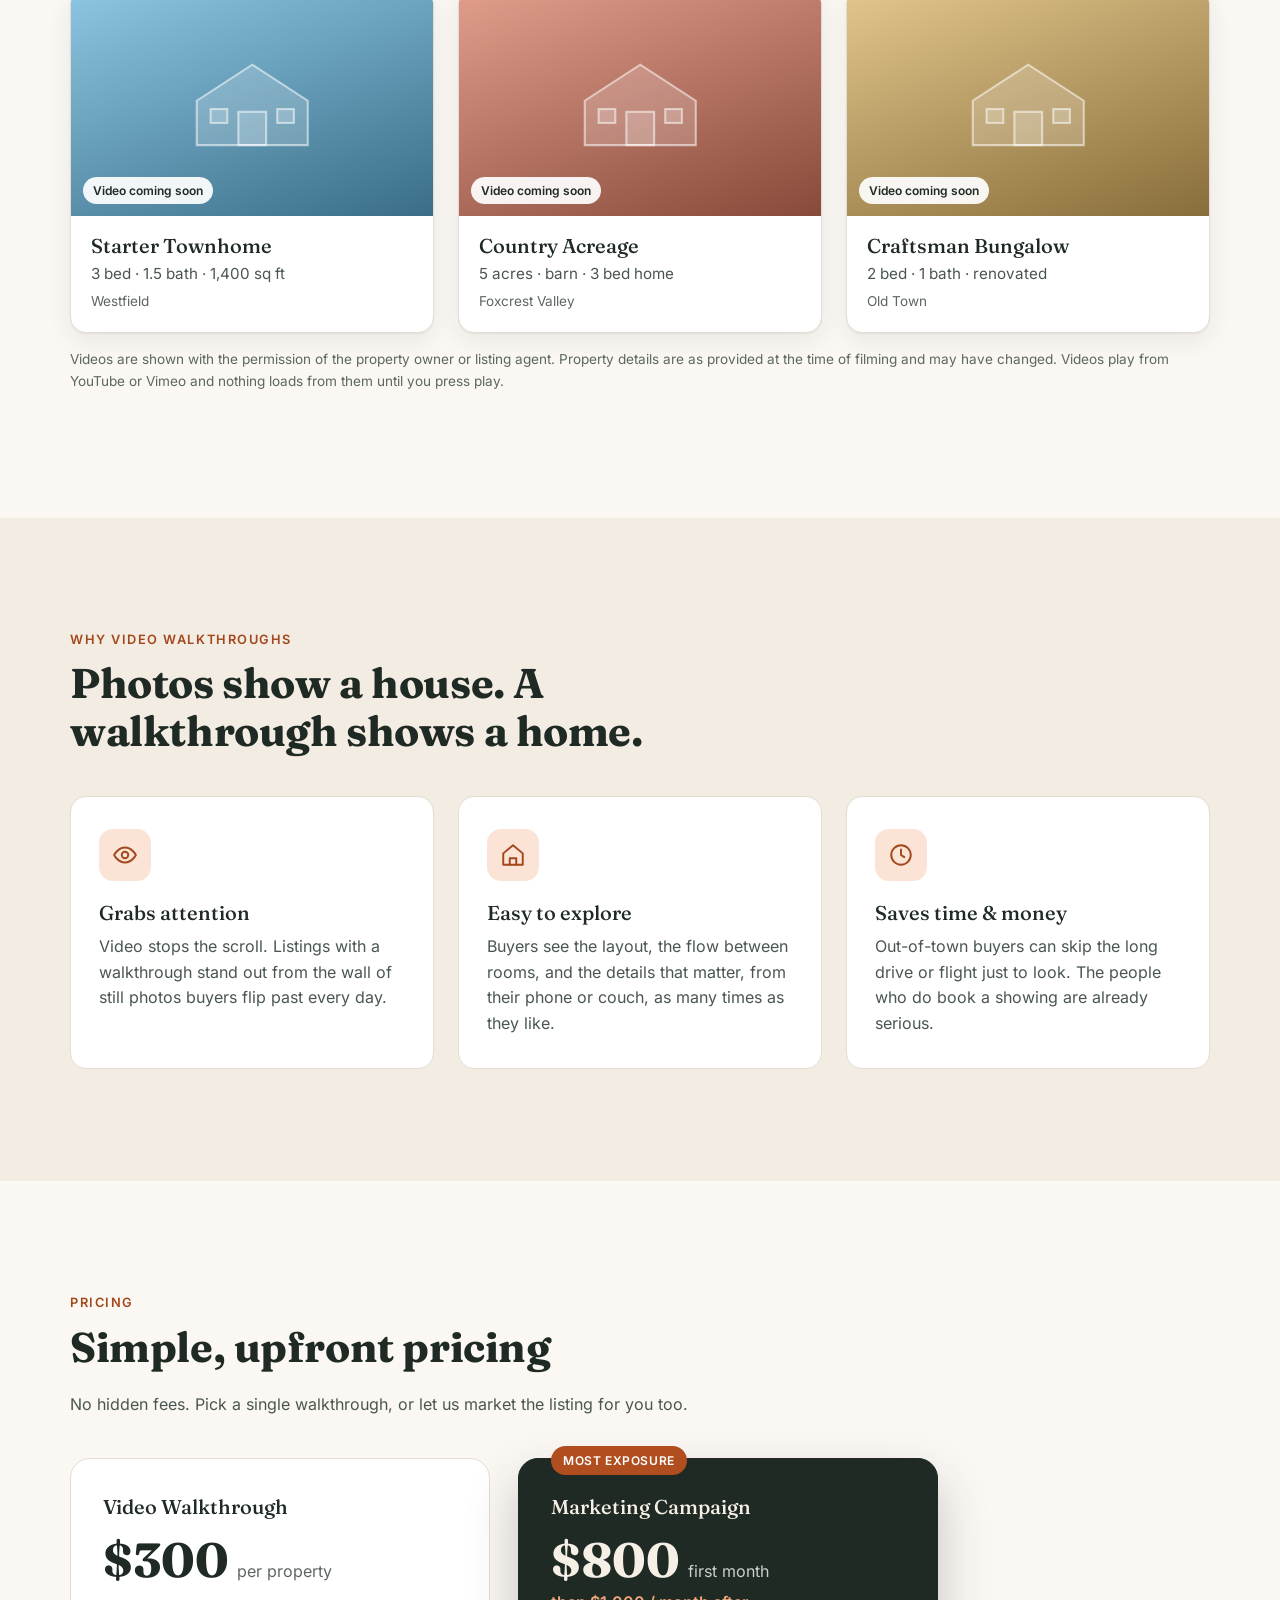
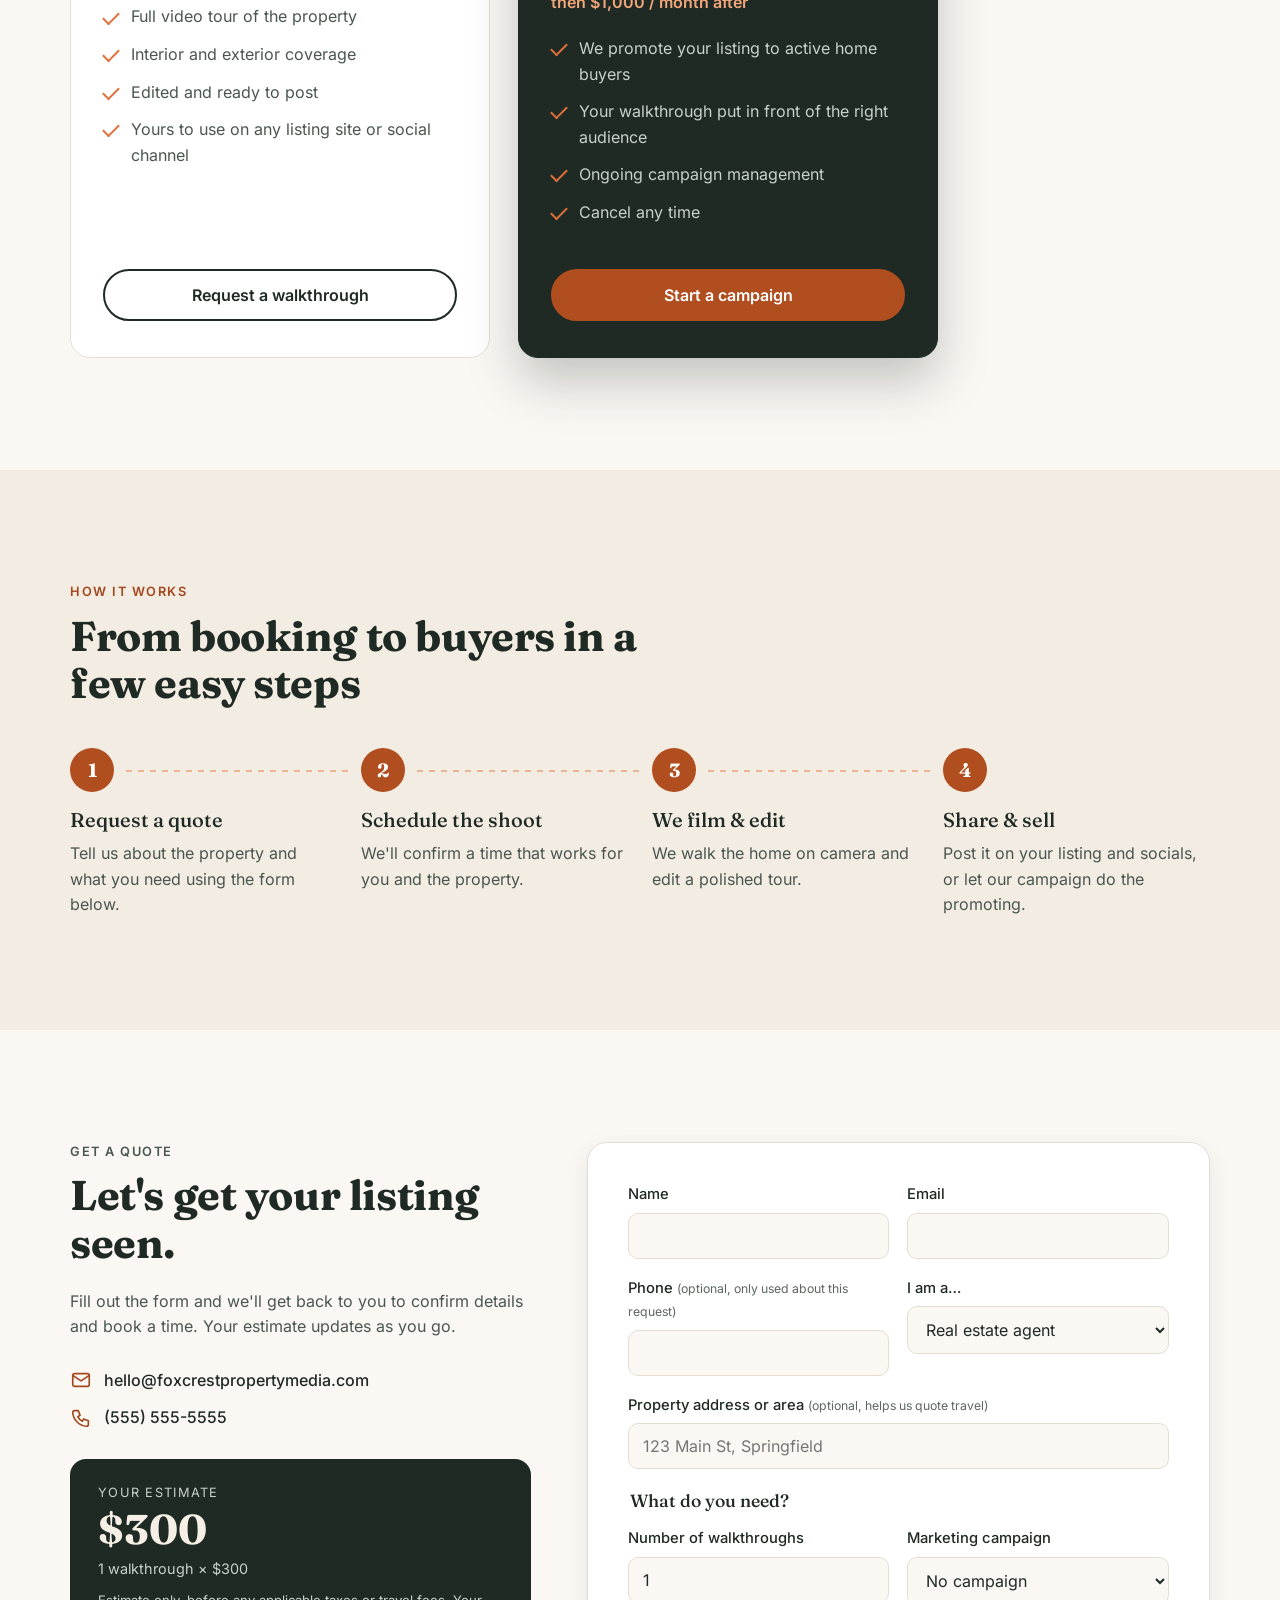
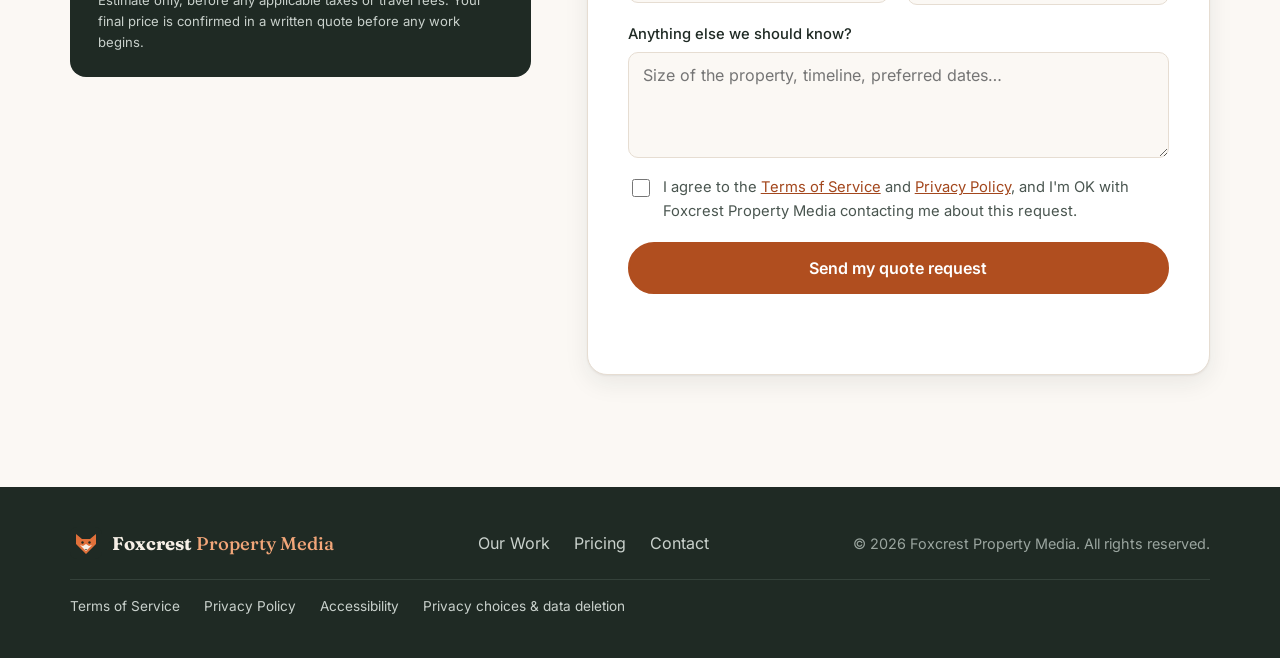
==== commit 6f7e7b50: "Privacy and accessibility audit fixes, add COMPLIANCE.md - Stop auto-loading YouTube thumbnails (no " ====
--- a/index.html
+++ b/index.html
@@ -19,7 +19,7 @@
       <button class="nav-toggle" aria-expanded="false" aria-controls="nav-links" aria-label="Open menu">
         <span></span><span></span><span></span>
       </button>
-      <nav id="nav-links" class="nav-links">
+      <nav id="nav-links" class="nav-links" aria-label="Main">
         <a href="#work">Our Work</a>
         <a href="#why">Why Video</a>
         <a href="#pricing">Pricing</a>
@@ -76,7 +76,7 @@
           <button class="filter" data-filter="land" aria-pressed="false">Land & Acreage</button>
         </div>
         <div id="portfolio" class="portfolio"></div>
-        <p class="work-note">Videos are shown with the permission of the property owner or listing agent. Property details are as provided at the time of filming and may have changed.</p>
+        <p class="work-note">Videos are shown with the permission of the property owner or listing agent. Property details are as provided at the time of filming and may have changed. Videos play from YouTube or Vimeo and nothing loads from them until you press play.</p>
       </div>
     </section>
 
@@ -191,7 +191,7 @@
             <label>Email<input name="email" type="email" autocomplete="email" required /></label>
           </div>
           <div class="row">
-            <label><span>Phone <small>(optional)</small></span><input name="phone" type="tel" autocomplete="tel" /></label>
+            <label><span>Phone <small>(optional, only used about this request)</small></span><input name="phone" type="tel" autocomplete="tel" /></label>
             <label>I am a…
               <select name="role">
                 <option>Real estate agent</option>
@@ -201,7 +201,7 @@
               </select>
             </label>
           </div>
-          <label>Property address or area<input name="address" type="text" placeholder="123 Main St, Springfield" /></label>
+          <label><span>Property address or area <small>(optional, helps us quote travel)</small></span><input name="address" type="text" autocomplete="off" placeholder="123 Main St, Springfield" /></label>
 
           <fieldset>
             <legend>What do you need?</legend>
@@ -238,7 +238,7 @@
         <img src="assets/logo.svg" alt="" width="32" height="32" />
         <span>Foxcrest <em>Property Media</em></span>
       </a>
-      <nav>
+      <nav aria-label="Footer">
         <a href="#work">Our Work</a>
         <a href="#pricing">Pricing</a>
         <a href="#quote">Contact</a>
@@ -248,12 +248,13 @@
         <a href="terms.html">Terms of Service</a>
         <a href="privacy.html">Privacy Policy</a>
         <a href="accessibility.html">Accessibility</a>
+        <a href="privacy.html#your-rights">Privacy choices &amp; data deletion</a>
       </nav>
     </div>
   </footer>
 
   <!-- Video lightbox -->
-  <dialog id="video-modal" class="video-modal">
+  <dialog id="video-modal" class="video-modal" aria-label="Property walkthrough video">
     <button class="modal-close" aria-label="Close video">&times;</button>
     <div class="modal-body"></div>
   </dialog>
--- a/styles.css
+++ b/styles.css
@@ -278,7 +278,7 @@
 .legal h2 { font-size: 1.35rem; margin-top: 2em; }
 .legal p, .legal li { color: var(--ink-soft); }
 .legal li { margin-bottom: .4em; }
-.legal a { color: var(--fox-text); }
+.legal a:not(.btn) { color: var(--fox-text); }
 .legal .updated { color: var(--muted); font-size: .9rem; }
 .legal .callout { background: var(--bg-alt); border-left: 4px solid var(--fox); padding: 14px 18px; border-radius: 8px; margin: 1.5em 0; }
 .legal .callout p { margin: 0; color: var(--ink); }
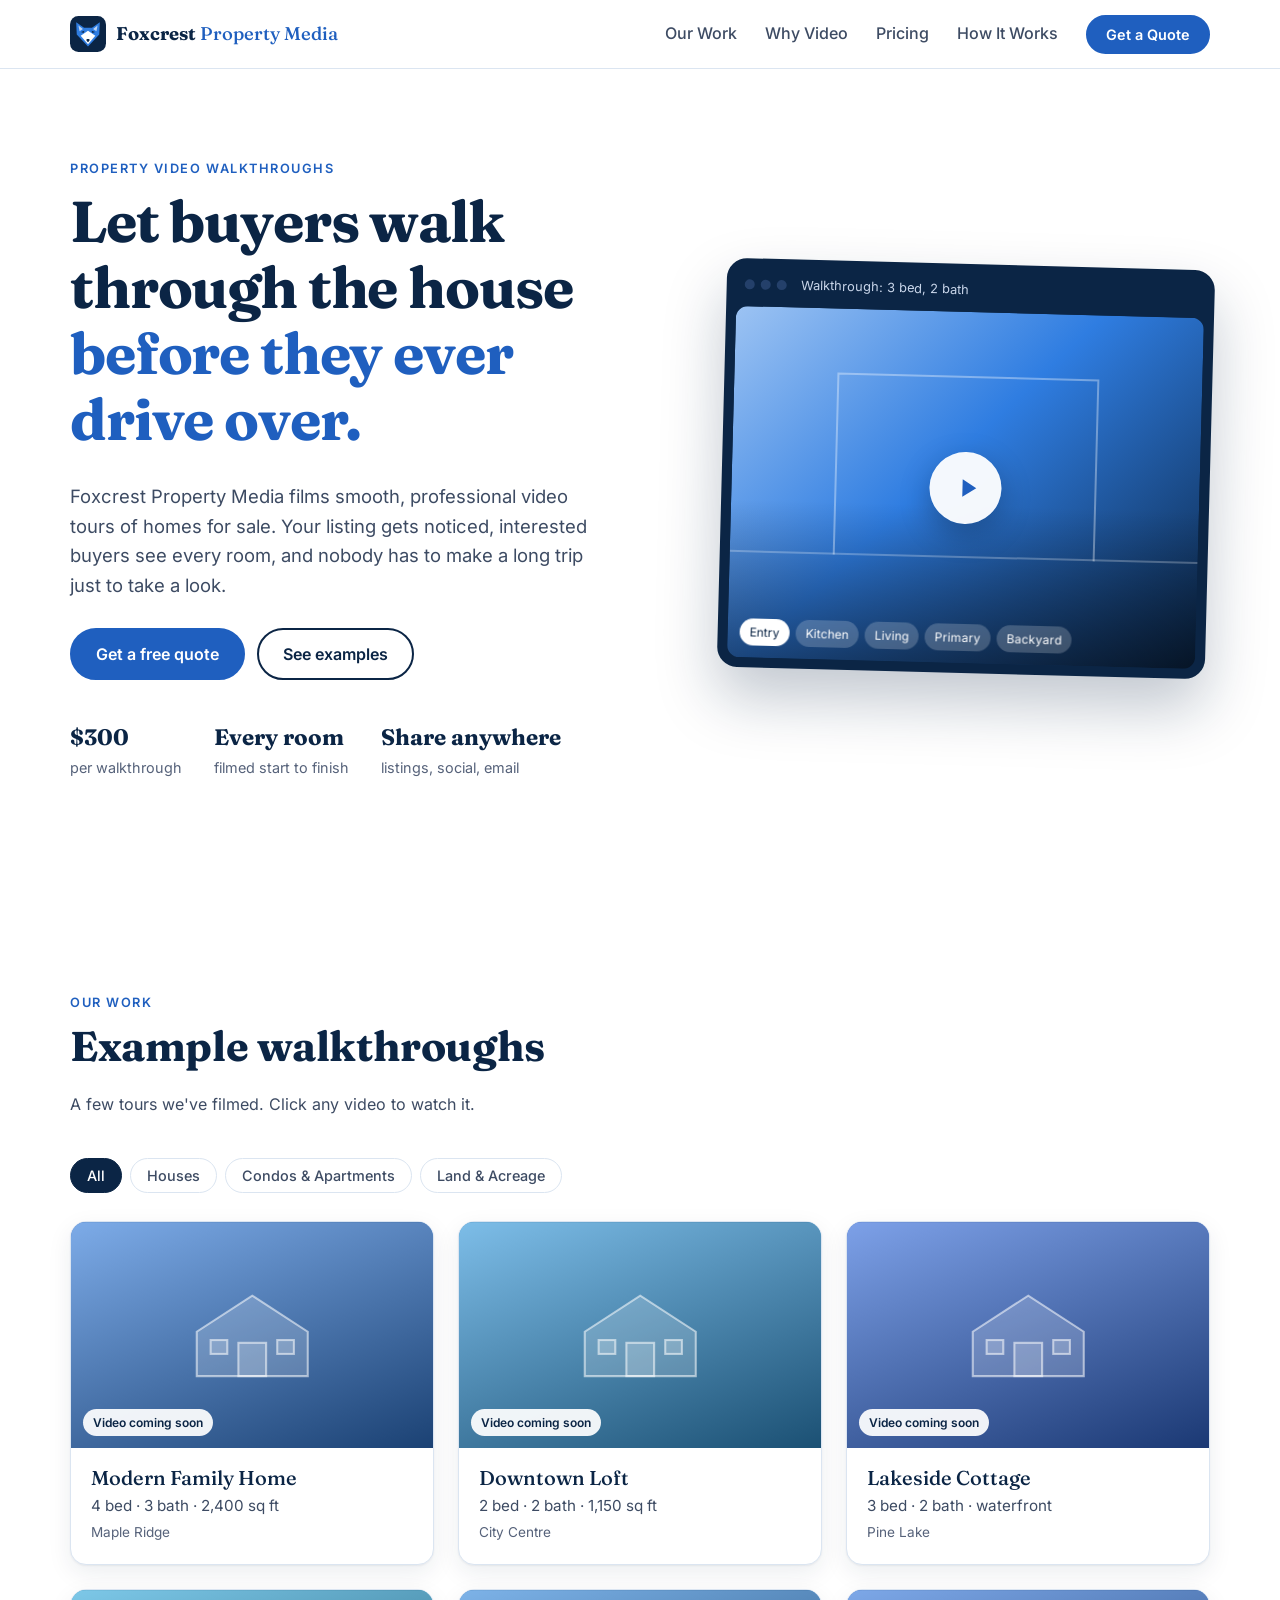
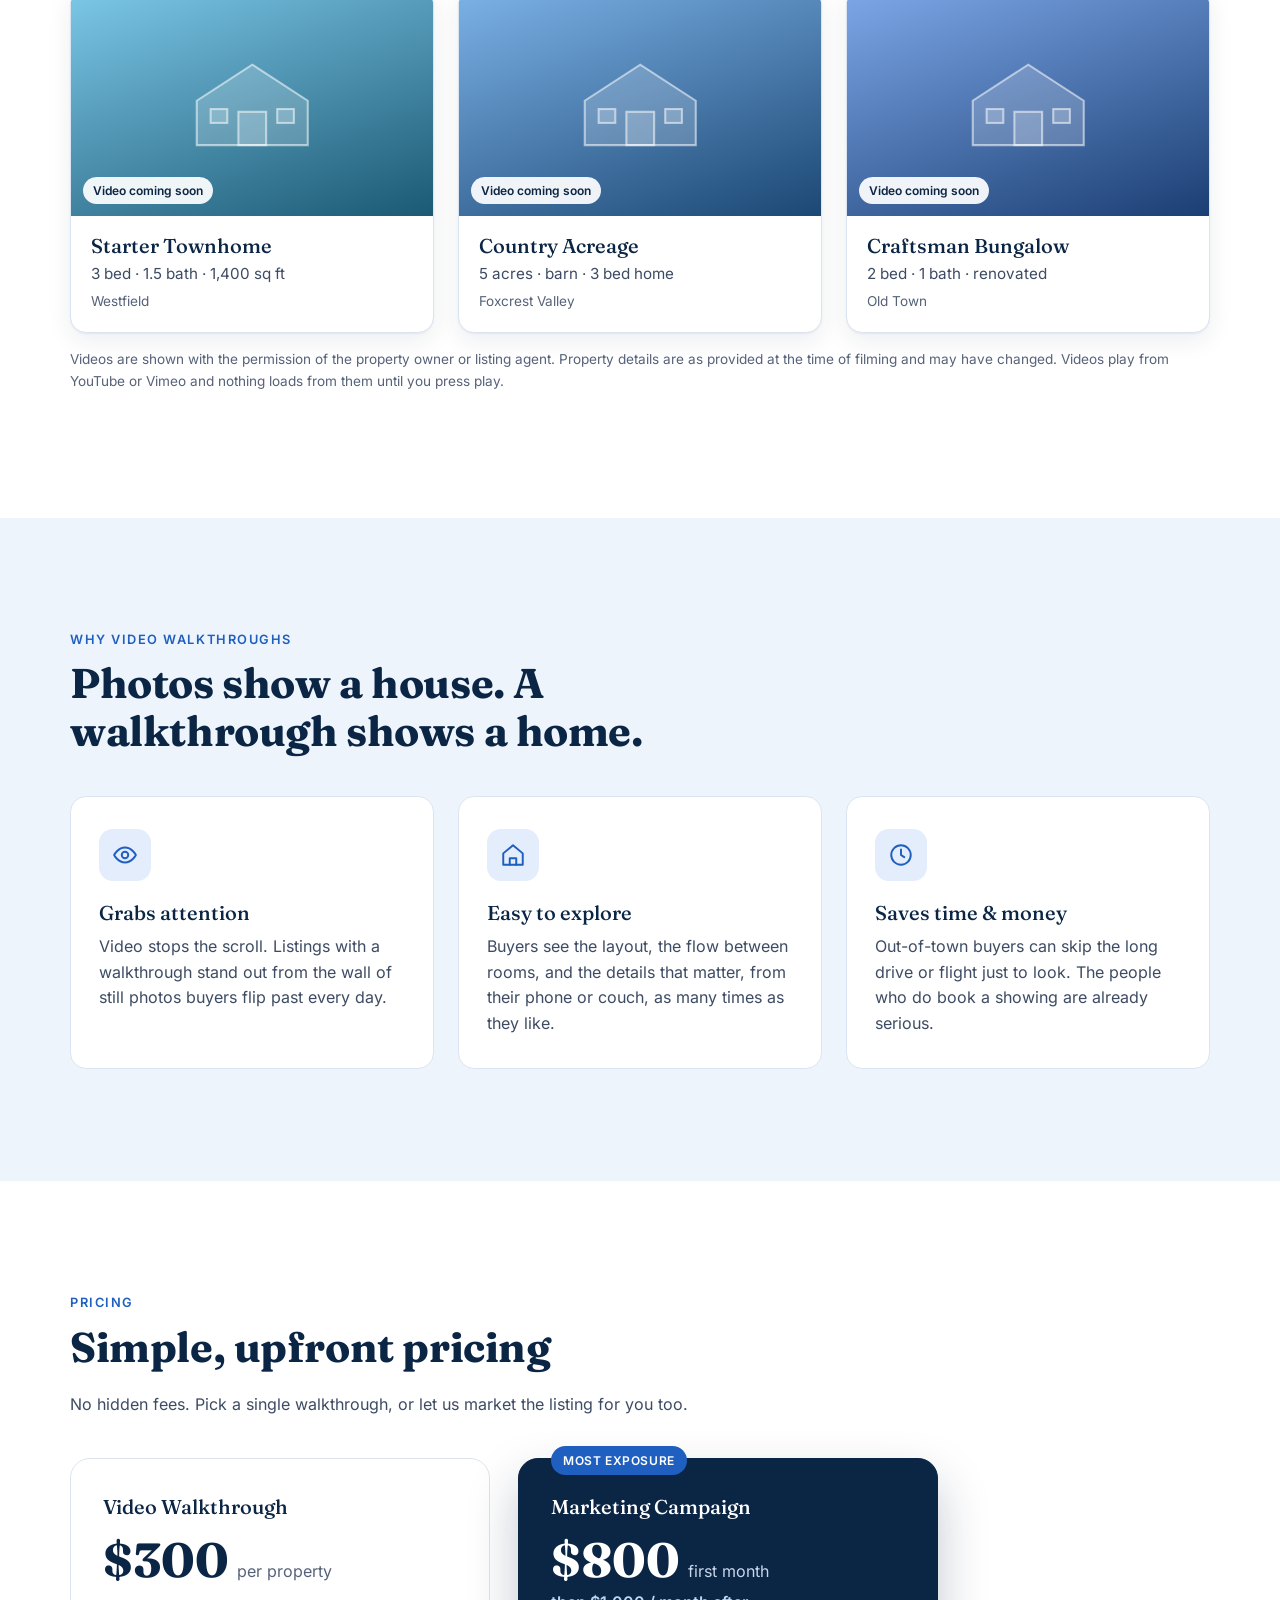
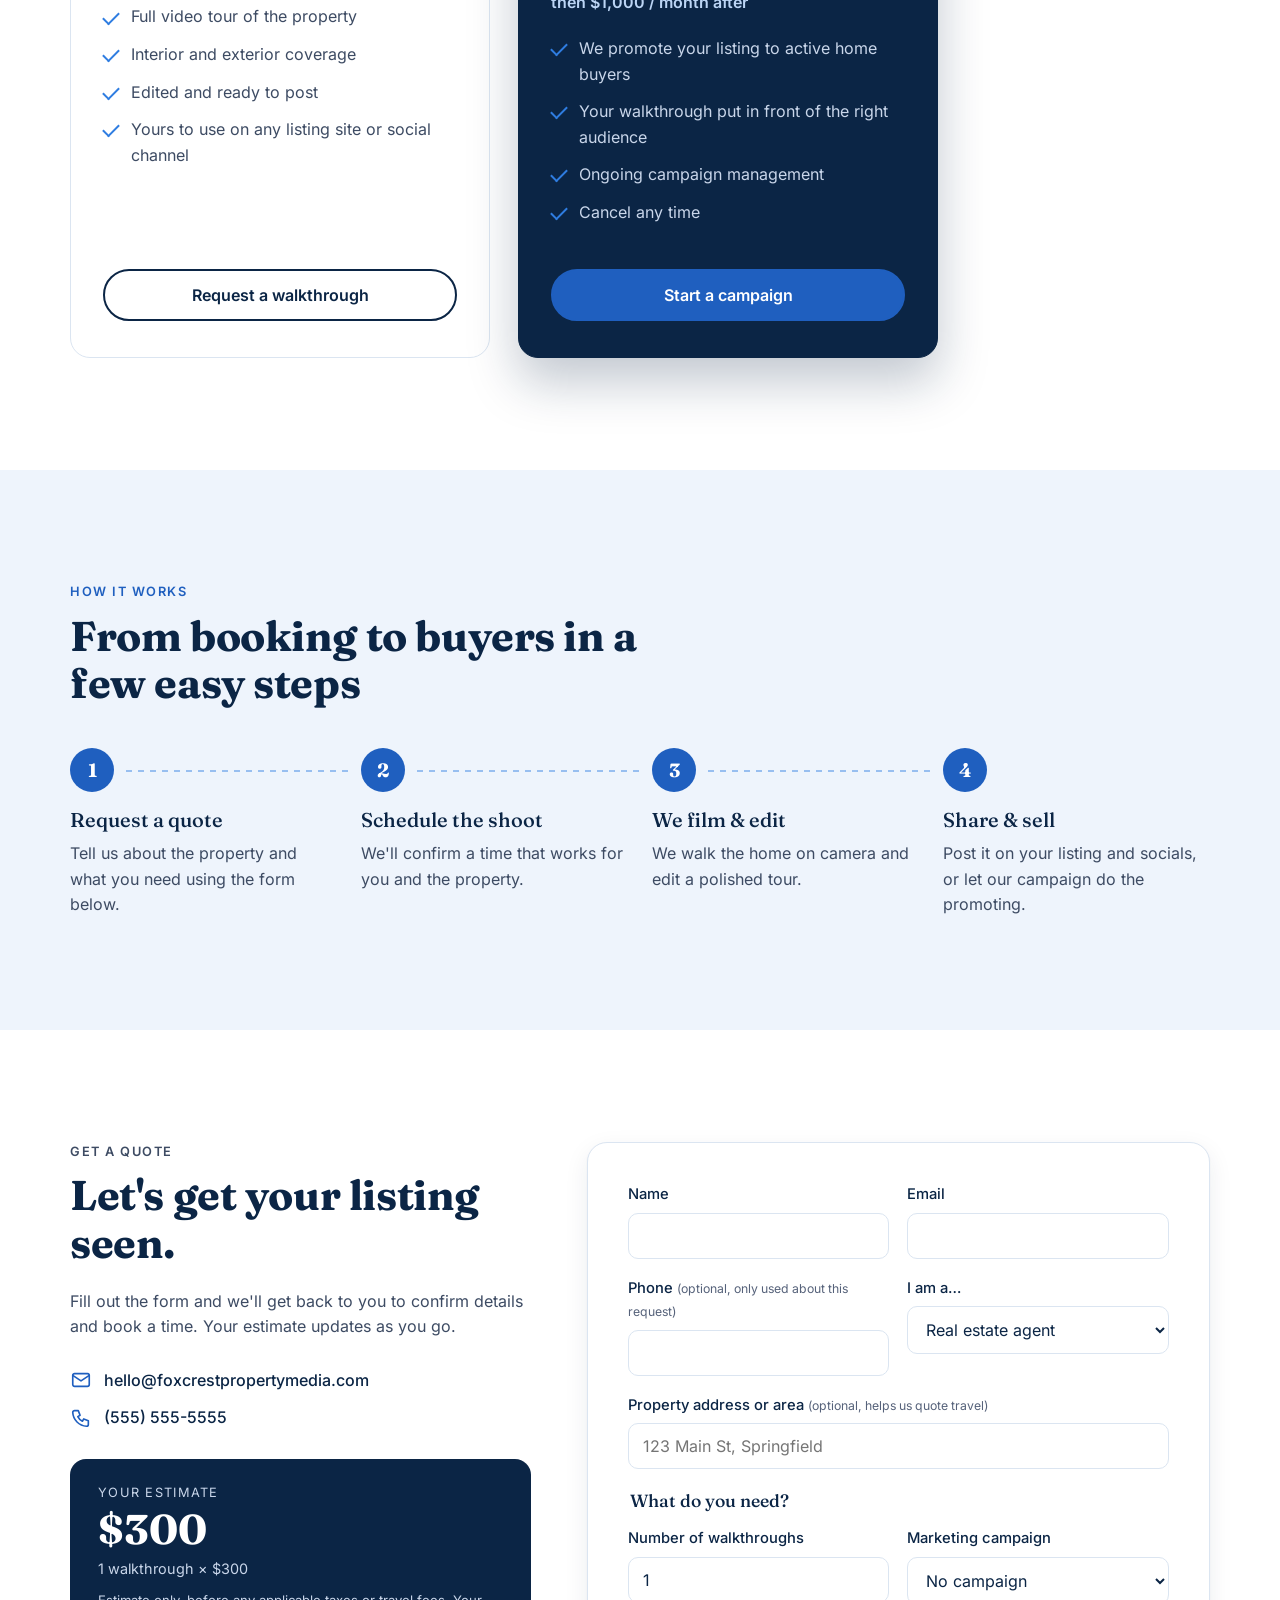
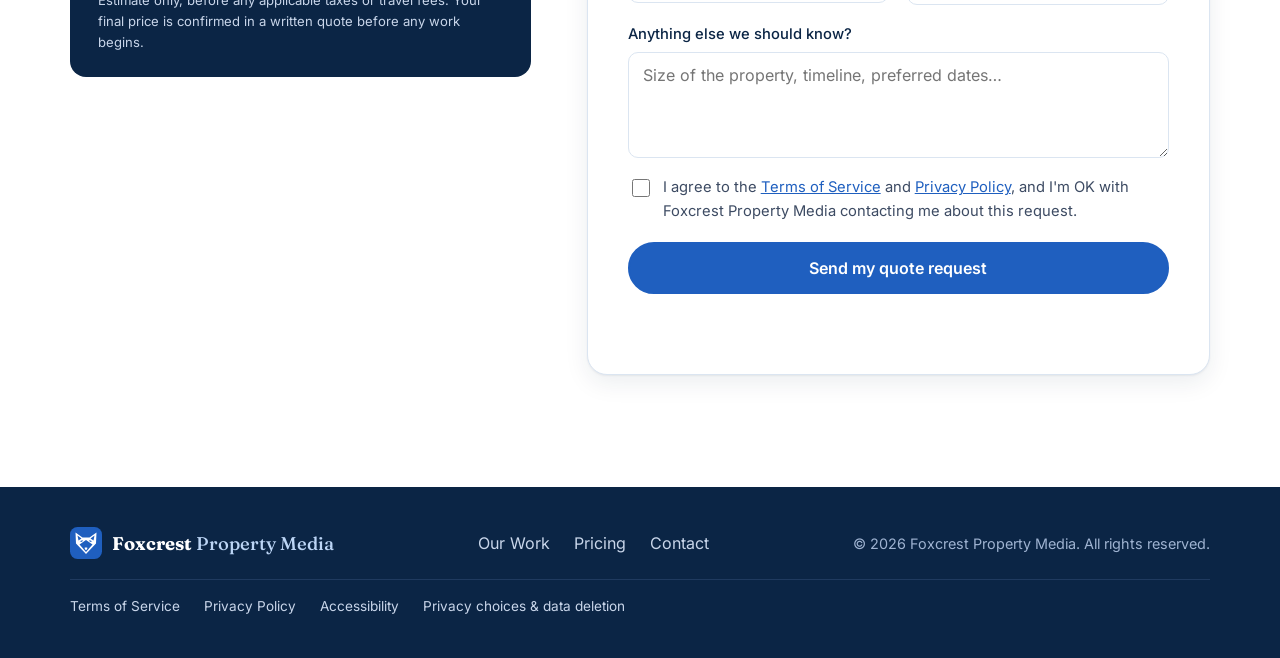
==== commit da912528: "B1: blue and white rebrand and brand kit - New fox-crest logo in blue/white (mark, horizontal, stack" ====
--- a/index.html
+++ b/index.html
@@ -235,7 +235,7 @@
   <footer class="site-footer">
     <div class="container footer-grid">
       <a href="./" class="brand">
-        <img src="assets/logo.svg" alt="" width="32" height="32" />
+        <img src="assets/logo-on-dark.svg" alt="" width="32" height="32" />
         <span>Foxcrest <em>Property Media</em></span>
       </a>
       <nav aria-label="Footer">
--- a/styles.css
+++ b/styles.css
@@ -4,21 +4,25 @@
 @font-face { font-family: "Fraunces"; font-weight: 100 900; font-display: swap; src: url("assets/fonts/fraunces-latin-wght-normal.woff2") format("woff2"); }
 
 :root {
-  --ink: #1f2a24;
-  --ink-soft: #4a5650;
-  --muted: #5c6761;
-  --bg: #fbf8f4;
-  --bg-alt: #f3ece3;
+  /* Foxcrest blue & white palette. See brand/foxcrest-brand-guide.pdf */
+  --ink: #0b2545;        /* navy: text, dark sections */
+  --ink-soft: #3d4b63;
+  --muted: #56627a;
+  --bg: #ffffff;
+  --bg-alt: #eef4fc;     /* mist */
   --card: #ffffff;
-  --line: #e6ddd2;
-  --fox: #b04e1f;        /* buttons: white text passes WCAG AA */
-  --fox-dark: #8f3d16;   /* button hover */
-  --fox-text: #a3471d;   /* orange text on light backgrounds */
-  --fox-bright: #e0703a; /* decorative only */
-  --cream: #f6efe6;
-  --forest: #1f2a24;
+  --line: #dbe5f1;
+  --brand: #1f5fbf;       /* Foxcrest Blue: buttons (white text passes WCAG AA) */
+  --brand-dark: #174a96;  /* button hover */
+  --brand-text: #1f5fbf;  /* blue text on light backgrounds */
+  --brand-bright: #2f7de1;/* decorative only */
+  --sky: #bcd5f5;        /* accents on navy */
+  --on-dark: #c9d6ea;    /* body text on navy */
+  --on-dark-muted: #9fb3d1;
+  --cream: #ffffff;
+  --forest: #0b2545;     /* dark panels (navy) */
   --radius: 16px;
-  --shadow: 0 1px 2px rgba(31, 42, 36, .06), 0 8px 24px rgba(31, 42, 36, .08);
+  --shadow: 0 1px 2px rgba(11, 37, 69, .06), 0 8px 24px rgba(11, 37, 69, .08);
   --serif: "Fraunces", Georgia, serif;
   --sans: "Inter", system-ui, -apple-system, "Segoe UI", sans-serif;
 }
@@ -48,18 +52,18 @@
 .section-head p:last-child { color: var(--ink-soft); }
 .eyebrow {
   font-size: .8rem; font-weight: 600; letter-spacing: .12em; text-transform: uppercase;
-  color: var(--fox-text); margin-bottom: .75em;
-}
-.accent { color: var(--fox-text); }
+  color: var(--brand-text); margin-bottom: .75em;
+}
+.accent { color: var(--brand-text); }
 
 /* Buttons */
 .btn {
   display: inline-flex; align-items: center; justify-content: center; gap: 8px;
-  padding: 14px 24px; border-radius: 999px; border: 2px solid var(--fox);
-  background: var(--fox); color: #fff; font: 600 1rem var(--sans); text-decoration: none;
+  padding: 14px 24px; border-radius: 999px; border: 2px solid var(--brand);
+  background: var(--brand); color: #fff; font: 600 1rem var(--sans); text-decoration: none;
   cursor: pointer; transition: background .2s, border-color .2s, transform .2s;
 }
-.btn:hover { background: var(--fox-dark); border-color: var(--fox-dark); transform: translateY(-1px); }
+.btn:hover { background: var(--brand-dark); border-color: var(--brand-dark); transform: translateY(-1px); }
 .btn:focus-visible, .filter:focus-visible, .work:focus-visible { outline: 3px solid var(--ink); outline-offset: 3px; }
 .btn-ghost { background: transparent; color: var(--ink); border-color: var(--ink); }
 .btn-ghost:hover { background: var(--ink); border-color: var(--ink); color: #fff; }
@@ -70,15 +74,15 @@
 /* Header */
 .site-header {
   position: sticky; top: 0; z-index: 50;
-  background: rgba(251, 248, 244, .9); backdrop-filter: blur(10px);
+  background: rgba(255, 255, 255, .92); backdrop-filter: blur(10px);
   border-bottom: 1px solid var(--line);
 }
 .nav { display: flex; align-items: center; justify-content: space-between; height: 68px; }
 .brand { display: flex; align-items: center; gap: 10px; text-decoration: none; font-family: var(--serif); font-weight: 700; font-size: 1.15rem; }
-.brand em { font-style: normal; font-weight: 500; color: var(--fox-text); }
+.brand em { font-style: normal; font-weight: 500; color: var(--brand-text); }
 .nav-links { display: flex; align-items: center; gap: 28px; }
 .nav-links a:not(.btn) { text-decoration: none; font-weight: 500; color: var(--ink-soft); }
-.nav-links a:not(.btn):hover { color: var(--fox-text); }
+.nav-links a:not(.btn):hover { color: var(--brand-text); }
 .nav-toggle { display: none; background: none; border: 0; padding: 8px; cursor: pointer; }
 .nav-toggle span { display: block; width: 22px; height: 2px; background: var(--ink); margin: 5px 0; border-radius: 2px; }
 
@@ -93,17 +97,17 @@
 .hero-stats span { font-size: .9rem; color: var(--muted); }
 
 .frame {
-  background: var(--forest); border-radius: 20px; padding: 10px; box-shadow: 0 30px 60px rgba(31, 42, 36, .25);
+  background: var(--forest); border-radius: 20px; padding: 10px; box-shadow: 0 30px 60px rgba(11, 37, 69, .25);
   transform: rotate(1.5deg);
 }
-.frame-bar { display: flex; align-items: center; gap: 6px; padding: 6px 8px 12px; color: #c9d1cc; font-size: .8rem; }
-.frame-bar i { width: 10px; height: 10px; border-radius: 50%; background: #3c4a43; }
+.frame-bar { display: flex; align-items: center; gap: 6px; padding: 6px 8px 12px; color: var(--on-dark); font-size: .8rem; }
+.frame-bar i { width: 10px; height: 10px; border-radius: 50%; background: #24406a; }
 .frame-bar span { margin-left: 8px; }
 .frame-screen {
   position: relative; aspect-ratio: 4 / 3; border-radius: 12px; overflow: hidden;
   background:
     linear-gradient(180deg, transparent 55%, rgba(0,0,0,.45)),
-    linear-gradient(135deg, #f2b98d 0%, var(--fox-bright) 45%, #6b3a22 100%);
+    linear-gradient(135deg, #9cc3f3 0%, var(--brand-bright) 45%, #0b2545 100%);
 }
 .frame-screen::before {
   /* simple room perspective lines */
@@ -118,7 +122,7 @@
   background: rgba(255,255,255,.95); display: grid; place-items: center; z-index: 2;
   box-shadow: 0 10px 30px rgba(0,0,0,.25);
 }
-.play svg { width: 30px; fill: var(--fox); margin-left: 4px; }
+.play svg { width: 30px; fill: var(--brand); margin-left: 4px; }
 .frame-rooms { position: absolute; left: 12px; right: 12px; bottom: 12px; display: flex; gap: 6px; flex-wrap: wrap; z-index: 2; }
 .frame-rooms span { background: rgba(255,255,255,.2); color: #fff; font-size: .75rem; padding: 4px 10px; border-radius: 999px; backdrop-filter: blur(4px); }
 .frame-rooms span:first-child { background: #fff; color: var(--ink); }
@@ -139,11 +143,11 @@
 }
 .work[hidden] { display: none; }
 button.work { cursor: pointer; }
-button.work:hover { transform: translateY(-4px); box-shadow: 0 2px 4px rgba(31,42,36,.06), 0 18px 40px rgba(31,42,36,.14); }
+button.work:hover { transform: translateY(-4px); box-shadow: 0 2px 4px rgba(11,37,69,.06), 0 18px 40px rgba(11,37,69,.14); }
 .work-thumb {
   position: relative; aspect-ratio: 16 / 10; background-size: cover; background-position: center;
-  background-color: hsl(var(--h, 20) 45% 55%);
-  background-image: linear-gradient(160deg, hsl(var(--h, 20) 60% 72%), hsl(var(--h, 20) 40% 38%));
+  background-color: hsl(var(--h, 214) 55% 50%);
+  background-image: linear-gradient(160deg, hsl(var(--h, 214) 70% 70%), hsl(var(--h, 214) 62% 28%));
 }
 .work-thumb.has-img .house-art { display: none; }
 .house-art { position: absolute; inset: 0; margin: auto; width: 46%; fill: rgba(255,255,255,.18); stroke: rgba(255,255,255,.55); stroke-width: 1.5; }
@@ -163,8 +167,8 @@
 .cards-3 { display: grid; grid-template-columns: repeat(3, 1fr); gap: 24px; }
 .card { background: var(--card); border-radius: var(--radius); padding: 32px 28px; border: 1px solid var(--line); }
 .card p { color: var(--ink-soft); margin: 0; }
-.icon { width: 52px; height: 52px; border-radius: 14px; background: #fbe4d6; display: grid; place-items: center; margin-bottom: 20px; }
-.icon svg, .contact-list svg { width: 26px; fill: none; stroke: var(--fox-text); stroke-width: 1.8; stroke-linecap: round; stroke-linejoin: round; }
+.icon { width: 52px; height: 52px; border-radius: 14px; background: #e3edfb; display: grid; place-items: center; margin-bottom: 20px; }
+.icon svg, .contact-list svg { width: 26px; fill: none; stroke: var(--brand-text); stroke-width: 1.8; stroke-linecap: round; stroke-linejoin: round; }
 
 /* Pricing */
 .pricing { display: grid; grid-template-columns: repeat(2, minmax(0, 420px)); gap: 28px; }
@@ -176,18 +180,18 @@
 .plan li { position: relative; padding-left: 28px; margin-bottom: 12px; color: var(--ink-soft); }
 .plan li::before {
   content: ""; position: absolute; left: 0; top: .45em; width: 16px; height: 9px;
-  border-left: 2.5px solid var(--fox-bright); border-bottom: 2.5px solid var(--fox-bright); transform: rotate(-45deg);
+  border-left: 2.5px solid var(--brand-bright); border-bottom: 2.5px solid var(--brand-bright); transform: rotate(-45deg);
 }
 .price { display: flex; align-items: baseline; gap: 8px; margin: 8px 0 0; }
 .amt { font-family: var(--serif); font-size: 3rem; font-weight: 700; line-height: 1; }
 .per { color: var(--muted); }
-.price-sub { margin: 6px 0 0; font-weight: 600; color: var(--fox-text); }
-.plan-featured { background: var(--forest); color: var(--cream); border-color: var(--forest); box-shadow: 0 24px 50px rgba(31,42,36,.25); }
-.plan-featured li, .plan-featured .per { color: #c9d1cc; }
-.plan-featured .price-sub { color: #f2a679; }
+.price-sub { margin: 6px 0 0; font-weight: 600; color: var(--brand-text); }
+.plan-featured { background: var(--forest); color: var(--cream); border-color: var(--forest); box-shadow: 0 24px 50px rgba(11,37,69,.25); }
+.plan-featured li, .plan-featured .per { color: var(--on-dark); }
+.plan-featured .price-sub { color: var(--sky); }
 .badge {
   position: absolute; top: -13px; left: 32px; margin: 0;
-  background: var(--fox); color: #fff; font-size: .75rem; font-weight: 600; letter-spacing: .05em;
+  background: var(--brand); color: #fff; font-size: .75rem; font-weight: 600; letter-spacing: .05em;
   padding: 5px 12px; border-radius: 999px; text-transform: uppercase;
 }
 
@@ -196,11 +200,11 @@
 .steps li { position: relative; }
 .steps span {
   display: grid; place-items: center; width: 44px; height: 44px; border-radius: 50%;
-  background: var(--fox); color: #fff; font-family: var(--serif); font-weight: 700; font-size: 1.2rem; margin-bottom: 16px;
+  background: var(--brand); color: #fff; font-family: var(--serif); font-weight: 700; font-size: 1.2rem; margin-bottom: 16px;
 }
 .steps li:not(:last-child)::after {
   content: ""; position: absolute; top: 22px; left: 56px; right: -12px; height: 2px;
-  background: repeating-linear-gradient(90deg, var(--fox-bright) 0 6px, transparent 6px 12px); opacity: .45;
+  background: repeating-linear-gradient(90deg, var(--brand-bright) 0 6px, transparent 6px 12px); opacity: .45;
 }
 .steps p { color: var(--ink-soft); margin: 0; }
 
@@ -209,12 +213,12 @@
 .quote-intro > p { color: var(--ink-soft); }
 .contact-list { display: flex; flex-direction: column; gap: 12px; margin: 28px 0; }
 .contact-list a { display: inline-flex; align-items: center; gap: 12px; text-decoration: none; font-weight: 500; overflow-wrap: anywhere; }
-.contact-list a:hover span { color: var(--fox-text); text-decoration: underline; }
+.contact-list a:hover span { color: var(--brand-text); text-decoration: underline; }
 .contact-list svg { width: 22px; flex: none; }
 .estimate { background: var(--forest); color: var(--cream); border-radius: var(--radius); padding: 24px 28px; }
-.estimate-label { font-size: .8rem; letter-spacing: .1em; text-transform: uppercase; color: #c9d1cc; margin: 0; }
+.estimate-label { font-size: .8rem; letter-spacing: .1em; text-transform: uppercase; color: var(--on-dark); margin: 0; }
 .estimate-total { font-family: var(--serif); font-size: 2.6rem; font-weight: 700; margin: 4px 0; line-height: 1.1; }
-.estimate-break { color: #c9d1cc; font-size: .9rem; margin: 0; }
+.estimate-break { color: var(--on-dark); font-size: .9rem; margin: 0; }
 
 .quote-form {
   background: var(--card); border: 1px solid var(--line); border-radius: 20px; padding: clamp(24px, 4vw, 40px);
@@ -230,7 +234,7 @@
 }
 .quote-form textarea { resize: vertical; }
 .quote-form input:focus, .quote-form select:focus, .quote-form textarea:focus {
-  outline: none; border-color: var(--fox); box-shadow: 0 0 0 3px rgba(176,78,31,.25);
+  outline: none; border-color: var(--brand); box-shadow: 0 0 0 3px rgba(31,95,191,.25);
 }
 fieldset { border: 0; padding: 0; margin: 0; }
 legend { font-family: var(--serif); font-weight: 500; font-size: 1.1rem; margin-bottom: 12px; }
@@ -241,17 +245,17 @@
 /* Footer */
 .site-footer { background: var(--forest); color: var(--cream); padding: 40px 0; }
 .footer-grid { display: flex; flex-wrap: wrap; align-items: center; justify-content: space-between; gap: 20px; }
-.site-footer .brand em { color: #f2a679; }
+.site-footer .brand em { color: var(--sky); }
 .site-footer nav { display: flex; gap: 24px; }
-.site-footer nav a { text-decoration: none; color: #c9d1cc; }
+.site-footer nav a { text-decoration: none; color: var(--on-dark); }
 .site-footer nav a:hover { color: #fff; }
-.site-footer p { margin: 0; color: #9aa59f; font-size: .9rem; }
+.site-footer p { margin: 0; color: var(--on-dark-muted); font-size: .9rem; }
 
 /* Video modal */
 .video-modal {
   width: min(960px, 100% - 32px); padding: 0; border: 0; border-radius: 14px; background: #000; overflow: visible;
 }
-.video-modal::backdrop { background: rgba(15, 20, 17, .85); }
+.video-modal::backdrop { background: rgba(6, 20, 40, .85); }
 .modal-body { aspect-ratio: 16 / 9; }
 .modal-body iframe, .modal-body video { width: 100%; height: 100%; border: 0; border-radius: 14px; display: block; }
 .modal-close {
@@ -261,12 +265,12 @@
 
 /* Form extras */
 .consent { flex-direction: row !important; align-items: flex-start; gap: 10px !important; font-weight: 400 !important; color: var(--ink-soft); }
-.consent input { width: 18px !important; height: 18px; margin-top: 3px; flex: none; accent-color: var(--fox); padding: 0; }
-.consent a, .fine a { color: var(--fox-text); }
-.fine { font-size: .82rem; color: #c9d1cc; margin: 10px 0 0; }
+.consent input { width: 18px !important; height: 18px; margin-top: 3px; flex: none; accent-color: var(--brand); padding: 0; }
+.consent a, .fine a { color: var(--brand-text); }
+.fine { font-size: .82rem; color: var(--on-dark); margin: 10px 0 0; }
 .work-note { font-size: .85rem; color: var(--muted); margin-top: 16px; }
-.footer-legal { width: 100%; display: flex; flex-wrap: wrap; gap: 8px 20px; border-top: 1px solid #34413a; padding-top: 16px; font-size: .85rem; }
-.footer-legal a { color: #c9d1cc; text-decoration: none; }
+.footer-legal { width: 100%; display: flex; flex-wrap: wrap; gap: 8px 20px; border-top: 1px solid #1f3a5f; padding-top: 16px; font-size: .85rem; }
+.footer-legal a { color: var(--on-dark); text-decoration: none; }
 .footer-legal a:hover { color: #fff; text-decoration: underline; }
 .skip { position: absolute; left: -9999px; top: 8px; z-index: 100; background: var(--ink); color: #fff; padding: 8px 14px; border-radius: 8px; }
 .skip:focus { left: 8px; }
@@ -278,9 +282,9 @@
 .legal h2 { font-size: 1.35rem; margin-top: 2em; }
 .legal p, .legal li { color: var(--ink-soft); }
 .legal li { margin-bottom: .4em; }
-.legal a:not(.btn) { color: var(--fox-text); }
+.legal a:not(.btn) { color: var(--brand-text); }
 .legal .updated { color: var(--muted); font-size: .9rem; }
-.legal .callout { background: var(--bg-alt); border-left: 4px solid var(--fox); padding: 14px 18px; border-radius: 8px; margin: 1.5em 0; }
+.legal .callout { background: var(--bg-alt); border-left: 4px solid var(--brand); padding: 14px 18px; border-radius: 8px; margin: 1.5em 0; }
 .legal .callout p { margin: 0; color: var(--ink); }
 
 /* Responsive */
